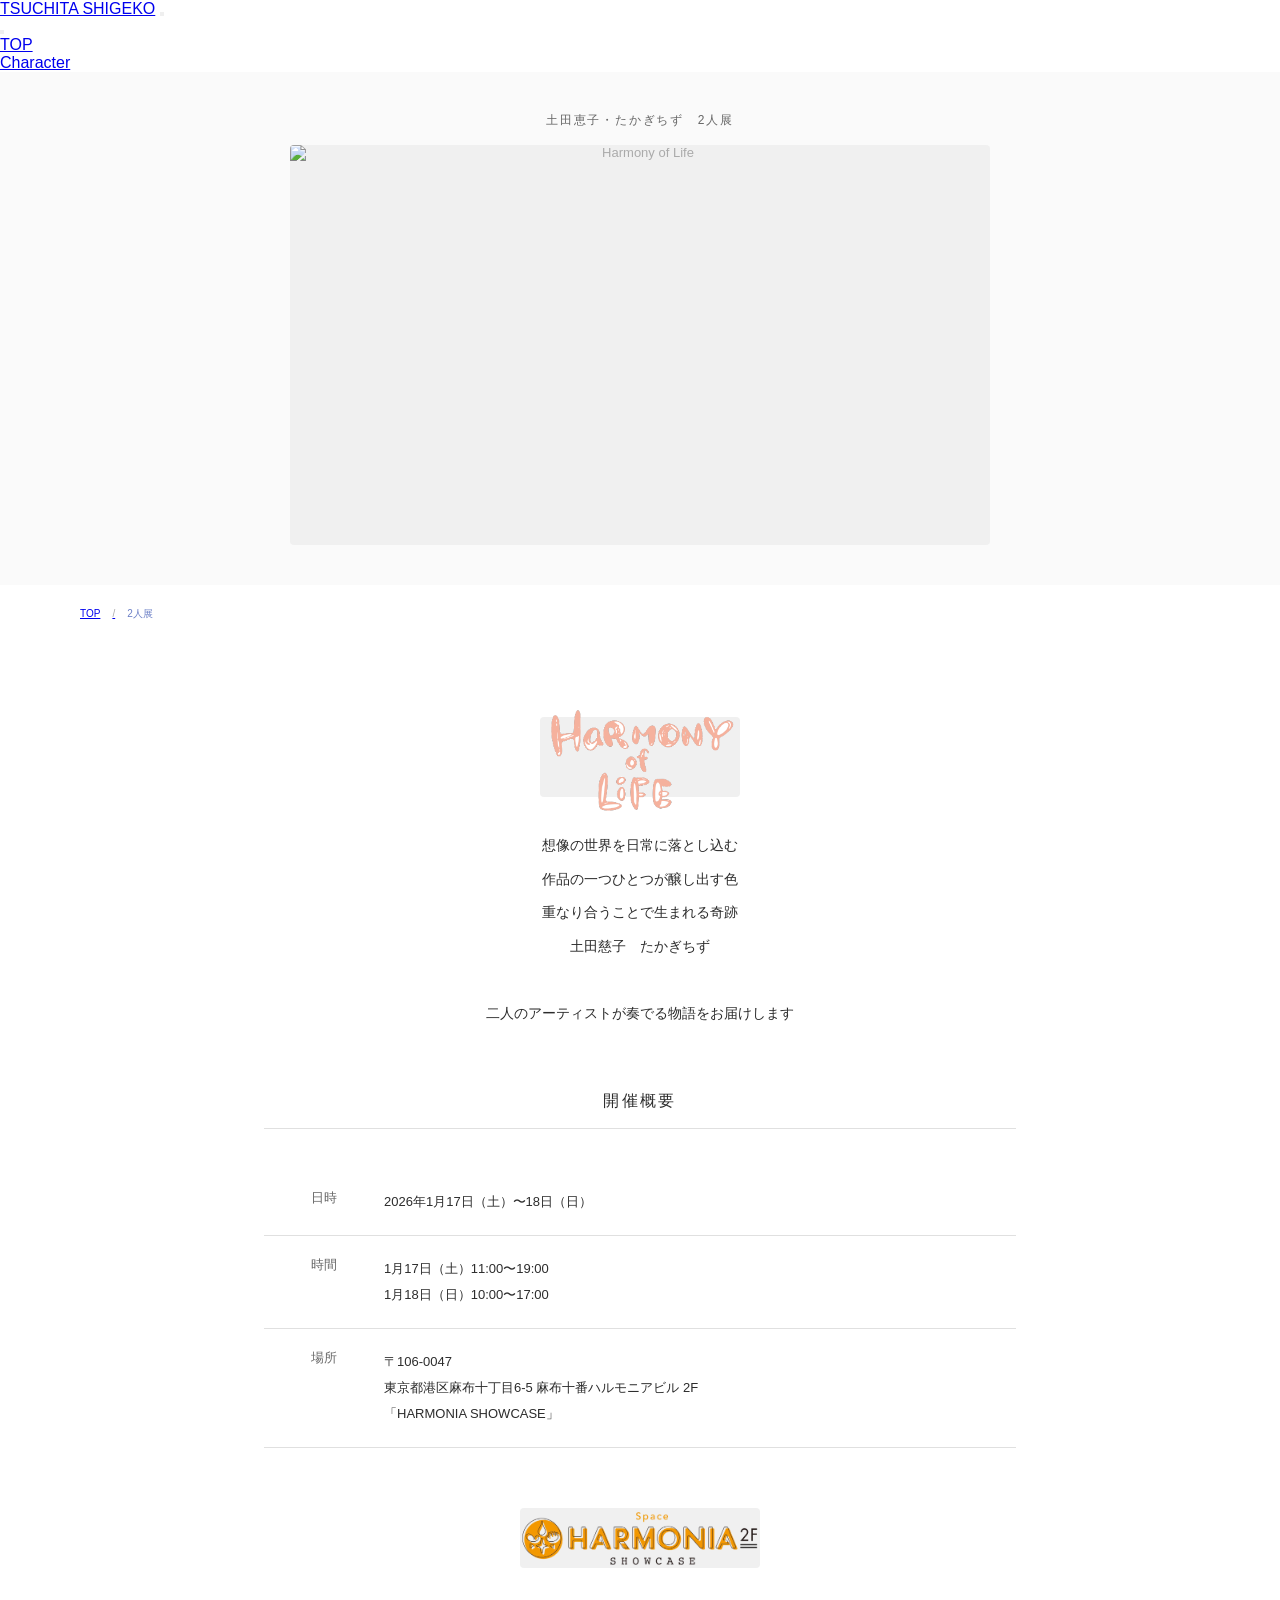
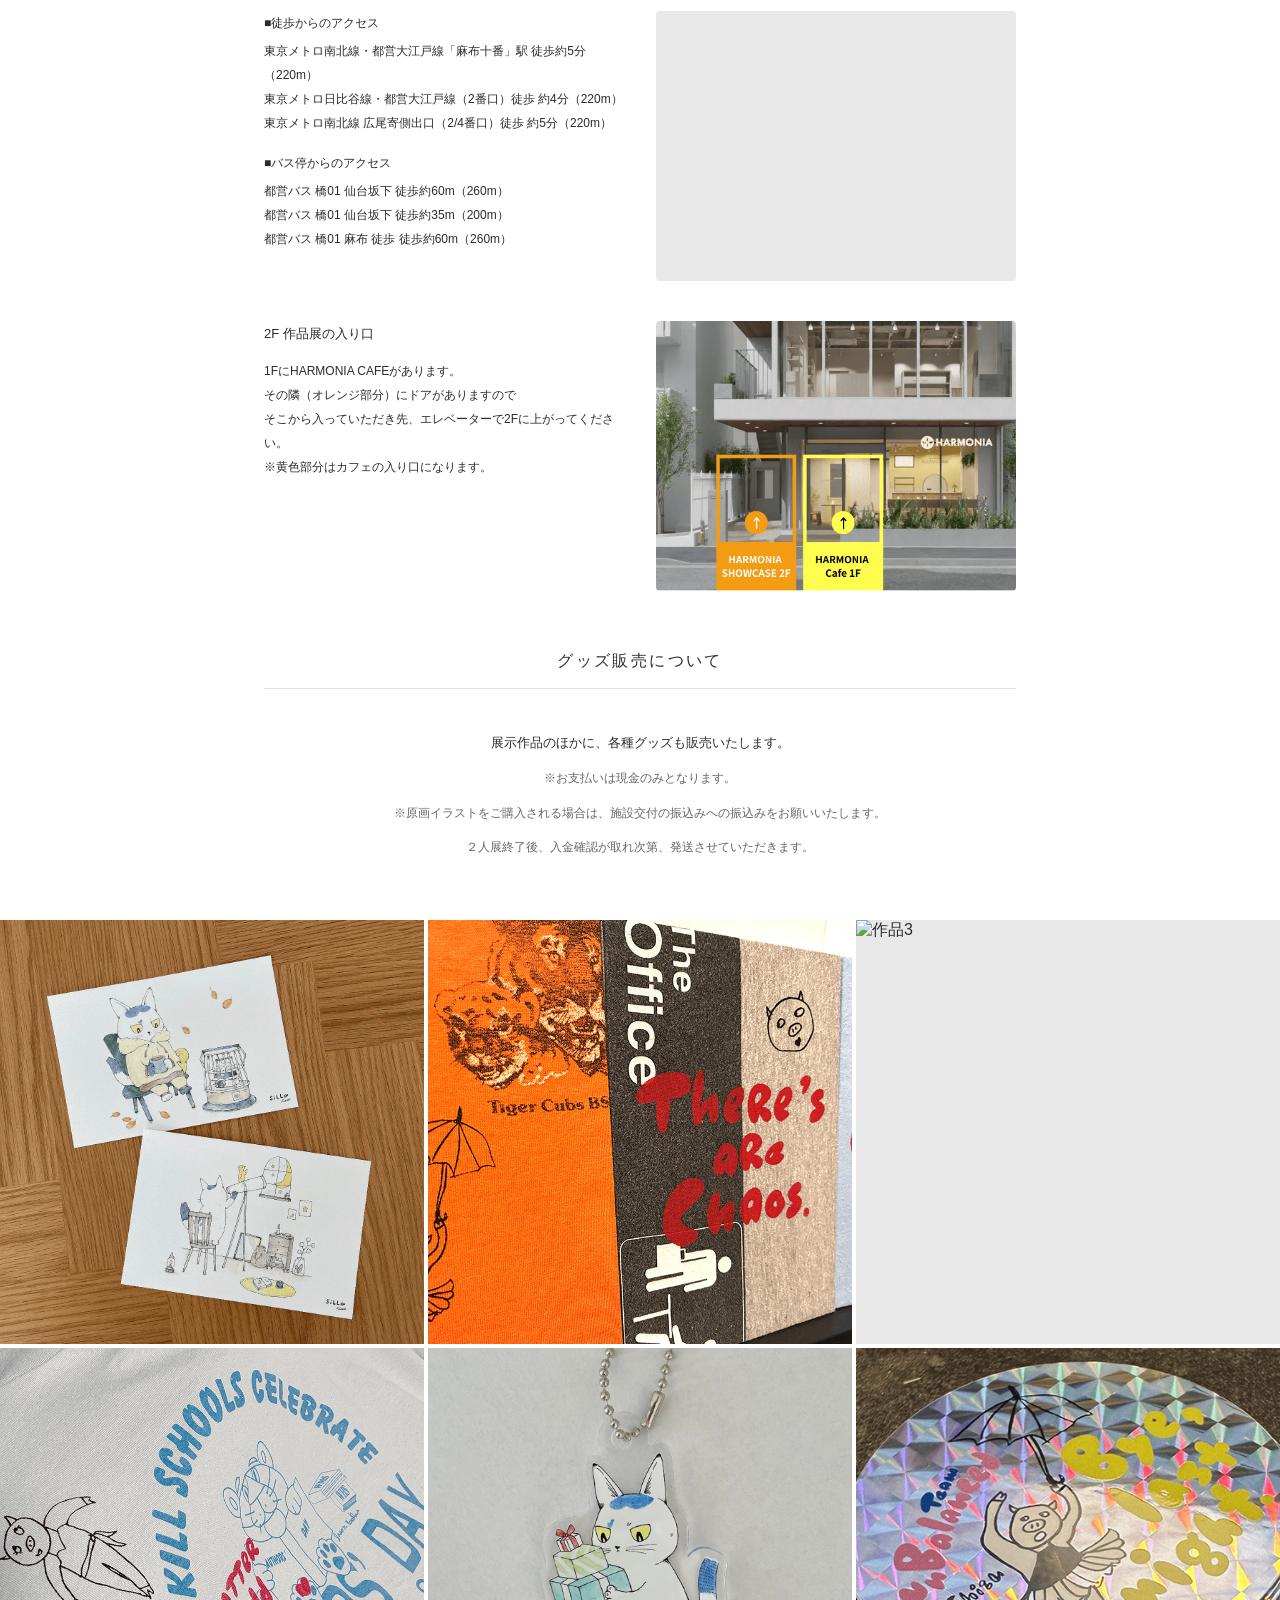
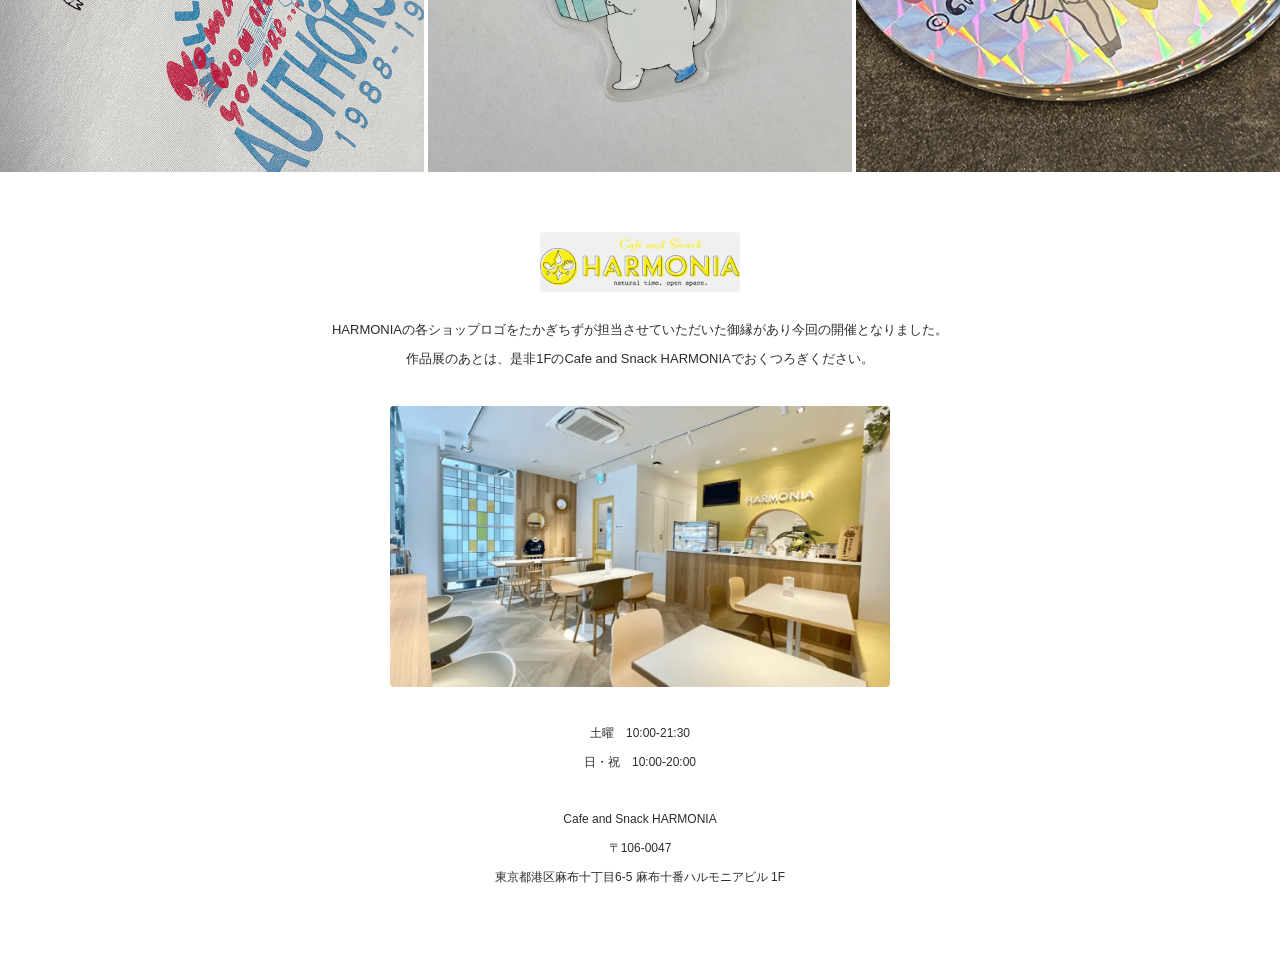
==== futari-art/index.html @ 2563cd33 "Update index.html" ====
<!DOCTYPE html>
<html lang="ja">
<head>
  <meta charset="UTF-8">
  <meta name="viewport" content="width=device-width, initial-scale=1.0">
  <title>Harmony of Life | 土田慈子・たかぎちず 2人展</title>
  <link rel="stylesheet" href="../assets/css/futari-art.css">
</head>
<body>
<header class="site-header site-header--dark">
  <a class="site-header__logo" href="../index.html">TSUCHITA SHIGEKO</a>
  <button class="site-header__menu" type="button" aria-label="メニューを開く"><span></span><span></span></button>
</header>
  
<nav class="global-menu" aria-hidden="true">
  <button class="global-menu__close" type="button" aria-label="メニューを閉じる"></button>
  <ul class="global-menu__list">
    <li><a href="../index.html">TOP</a></li>
    <li><a href="../sillakissa/">Character</a></li>
  </ul>
</nav>

<!-- KV -->
<section class="kv">
  <p class="kv__label">土田恵子・たかぎちず　2人展</p>
  <div class="kv__img">
    <img src="../assets/img/futari/kv.jpg" alt="Harmony of Life">
  </div>
</section>
  
<nav class="breadcrumb"><a href="../index.html">TOP</a><span>2人展</span></nav>
  
<!-- INTRO -->
<section class="intro">
  <div class="intro__logo">
    <img src="../assets/img/futari-art/harmony-logo.png" alt="Harmony of Life">
  </div>
  <p class="intro__text">
    想像の世界を⽇常に落とし込む<br>
    作品の⼀つひとつが醸し出す⾊<br>
    重なり合うことで⽣まれる奇跡<br>
    土田慈子　たかぎちず<br><br>
    ⼆⼈のアーティストが奏でる物語をお届けします
  </p>
</section>

<!-- OVERVIEW -->
<section class="overview">
  <h2 class="section-title">開催概要</h2>
  <table class="overview__table">
    <tr>
      <th>日時</th>
      <td>2026年1月17日（土）〜18日（日）</td>
    </tr>
    <tr>
      <th>時間</th>
      <td>
        1月17日（土）11:00〜19:00<br>
        1月18日（日）10:00〜17:00
      </td>
    </tr>
    <tr>
      <th>場所</th>
      <td>
        〒106-0047<br>
        東京都港区麻布十丁目6-5 麻布十番ハルモニアビル 2F<br>
        「HARMONIA SHOWCASE」
      </td>
    </tr>
  </table>
</section>

<!-- HARMONIA -->
<section class="harmonia">
  <div class="harmonia__logo">
    <div class="harmonia__logo-img">
      <img src="../assets/img/futari-art/harmonia-logo.png" alt="HARMONIA 2F SHOWCASE">
    </div>
  </div>

  <div class="access">
    <div class="access__text">
      <p>
        <strong>■徒歩からのアクセス</strong>
        東京メトロ南北線・都営大江戸線「麻布十番」駅 徒歩約5分（220m）<br>
        東京メトロ日比谷線・都営大江戸線（2番口）徒歩 約4分（220m）<br>
        東京メトロ南北線 広尾寄側出口（2/4番口）徒歩 約5分（220m）
      </p>
      <p>
        <strong>■バス停からのアクセス</strong>
        都営バス 橋01 仙台坂下 徒歩約60m（260m）<br>
        都営バス 橋01 仙台坂下 徒歩約35m（200m）<br>
        都営バス 橋01 麻布 徒歩 徒歩約60m（260m）
      </p>
    </div>
    <div class="access__map">
      <iframe src="https://www.google.com/maps/embed?pb=!1m14!1m8!1m3!1d103743.85405763607!2d139.735806!3d35.652484!3m2!1i1024!2i768!4f13.1!3m3!1m2!1s0x60188b0e246e0f63%3A0xa617fd45e6e05490!2sCaf%C3%A9%20and%20Snack%20HARMONIA!5e0!3m2!1sja!2sjp!4v1781696413931!5m2!1sja!2sjp" width="600" height="450" style="border:0;" allowfullscreen="" loading="lazy" referrerpolicy="no-referrer-when-downgrade"></iframe>
    </div>
  </div>

  <div class="entrance">
    <div class="entrance__text">
      <h3>2F 作品展の入り口</h3>
      <p>
        1FにHARMONIA CAFEがあります。<br>
        その隣（オレンジ部分）にドアがありますので<br>
        そこから入っていただき先、エレベーターで2Fに上がってください。<br>
        ※黄色部分はカフェの入り口になります。
      </p>
    </div>
    <div class="entrance__img">
      <img src="../assets/img/futari-art/entrance.jpg" alt="入口">
    </div>
  </div>
</section>

<!-- GOODS -->
<section class="goods">
  <h2 class="section-title">グッズ販売について</h2>
  <div class="goods__text">
    展示作品のほかに、各種グッズも販売いたします。<br>
    <p class="goods__note">※お支払いは現金のみとなります。</p>
    <p class="goods__note">※原画イラストをご購入される場合は、施設交付の振込みへの振込みをお願いいたします。</p>
    <p class="goods__note">２人展終了後、入金確認が取れ次第、発送させていただきます。</p>
  </div>
</section>

<!-- GALLERY -->
<div class="gallery">
  <div class="gallery__item"><img src="../assets/img/futari-art/item01.jpg" alt="作品1"></div>
  <div class="gallery__item"><img src="../assets/img/futari-art/item02.jpg" alt="作品2"></div>
  <div class="gallery__item"><img src="../assets/img/futari-art/item03.jpg" alt="作品3"></div>
  <div class="gallery__item"><img src="../assets/img/futari-art/item04.jpg" alt="作品4"></div>
  <div class="gallery__item"><img src="../assets/img/futari-art/item05.jpg" alt="作品5"></div>
  <div class="gallery__item"><img src="../assets/img/futari-art/item06.jpg" alt="作品6"></div>
</div>

<!-- CAFE -->
<section class="cafe">
  <div class="cafe__logo">
    <img src="../assets/img/futari-art/harmonia-cafe-logo.png" alt="Cafe and Snack HARMONIA">
  </div>
  <p class="cafe__text">
    HARMONIAの各ショップロゴをたかぎちずが担当させていただいた御縁があり今回の開催となりました。<br>
    作品展のあとは、是非1FのCafe and Snack HARMONIAでおくつろぎください。
  </p>
  <div class="cafe__img">
    <img src="../assets/img/futari-art/cafe.jpg" alt="Cafe and Snack HARMONIA">
  </div>
  <div class="cafe__info">
    土曜　10:00-21:30<br>
    日・祝　10:00-20:00<br><br>
    Cafe and Snack HARMONIA<br>
    〒106-0047<br>
    東京都港区麻布十丁目6-5 麻布十番ハルモニアビル 1F
  </div>
</section>
<script src="../assets/js/main.js"></script>
</body>
</html>
---- assets/css/futari-art.css ----
*, *::before, *::after { box-sizing: border-box; margin: 0; padding: 0; }

    :root {
      --white: #ffffff;
      --bg: #fafafa;
      --text: #2c2c2c;
      --text-light: #666;
      --border: #e0e0e0;
      --yellow: #d4c832;
      --pink: #e8a0a0;
      --font: 'Noto Sans JP', sans-serif;
    }

    body { font-family: var(--font); color: var(--text); font-weight: 300; background: var(--white); }

    img { max-width: 100%; display: block; }
    
.breadcrumb { width: min(1360px, calc(100% - 160px)); margin: 22px auto 96px; font-size: 10px; color: #6b7fc6; }
.breadcrumb a::after { content: "/"; margin: 0 12px; color: #aaa; }
    
    /* KV */
    .kv {
      width: 100%;
      background: var(--bg);
      padding: 40px 20px;
      text-align: center;
    }

    .kv__label {
      font-size: 12px;
      letter-spacing: 0.15em;
      margin-bottom: 16px;
      color: var(--text-light);
    }

    .kv__img {
      max-width: 700px;
      width: 100%;
      margin: 0 auto;
      background: #f0f0f0;
      aspect-ratio: 700 / 400;
      display: flex;
      align-items: center;
      justify-content: center;
      color: #aaa;
      font-size: 13px;
      border-radius: 4px;
    }

    .kv__img img { width: 100%; height: 100%; object-fit: cover; border-radius: 4px; }

    /* INTRO */
    .intro {
      max-width: 680px;
      margin: 60px auto;
      padding: 0 24px;
      text-align: center;
    }

    .intro__logo {
      margin: 0 auto 32px;
      width: 200px;
      height: 80px;
      background: #f0f0f0;
      display: flex;
      align-items: center;
      justify-content: center;
      color: #aaa;
      font-size: 12px;
      border-radius: 4px;
    }

    .intro__logo img { width: 100%; }

    .intro__text {
      font-size: 14px;
      line-height: 2.4;
      color: var(--text);
    }

    /* OVERVIEW */
    .overview {
      max-width: 800px;
      margin: 0 auto 60px;
      padding: 0 24px;
    }

    .section-title {
      font-size: 16px;
      font-weight: 400;
      letter-spacing: 0.15em;
      text-align: center;
      margin-bottom: 40px;
      padding-bottom: 16px;
      border-bottom: 1px solid var(--border);
    }

    .overview__table {
      width: 100%;
      border-collapse: collapse;
    }

    .overview__table tr {
      border-bottom: 1px solid var(--border);
    }

    .overview__table th {
      width: 120px;
      padding: 20px 0;
      font-size: 13px;
      font-weight: 400;
      color: var(--text-light);
      vertical-align: top;
      white-space: nowrap;
    }

    .overview__table td {
      padding: 20px 0;
      font-size: 13px;
      line-height: 2;
    }

    /* HARMONIA */
    .harmonia {
      max-width: 800px;
      margin: 0 auto 60px;
      padding: 0 24px;
    }

    .harmonia__logo {
      text-align: center;
      margin-bottom: 40px;
    }

    .harmonia__logo-img {
      width: 240px;
      height: 60px;
      background: #f0f0f0;
      display: inline-flex;
      align-items: center;
      justify-content: center;
      color: #aaa;
      font-size: 12px;
      border-radius: 4px;
    }

    .harmonia__logo-img img { width: 100%; }

    .access {
      display: grid;
      grid-template-columns: 1fr 1fr;
      gap: 32px;
      margin-bottom: 40px;
    }

    .access__text { font-size: 12px; line-height: 2; color: var(--text); }
    .access__text p { margin-bottom: 16px; }
    .access__text strong { font-weight: 500; display: block; margin-bottom: 4px; }

    .access__map {
      background: #e8e8e8;
      border-radius: 4px;
      aspect-ratio: 4/3;
      display: flex;
      align-items: center;
      justify-content: center;
      color: #aaa;
      font-size: 12px;
      overflow: hidden;
    }

    .access__map img { width: 100%; height: 100%; object-fit: cover; }

    .entrance {
      display: grid;
      grid-template-columns: 1fr 1fr;
      gap: 32px;
      margin-bottom: 40px;
    }

    .entrance__text { font-size: 12px; line-height: 2; }
    .entrance__text h3 { font-size: 13px; font-weight: 500; margin-bottom: 12px; }

    .entrance__img {
      background: #e8e8e8;
      border-radius: 4px;
      aspect-ratio: 4/3;
      display: flex;
      align-items: center;
      justify-content: center;
      color: #aaa;
      font-size: 12px;
      overflow: hidden;
    }

    .entrance__img img { width: 100%; height: 100%; object-fit: cover; }

    /* GOODS */
    .goods {
      max-width: 800px;
      margin: 0 auto 60px;
      padding: 0 24px;
    }

    .goods__text {
      font-size: 13px;
      line-height: 2.2;
      text-align: center;
      margin-bottom: 40px;
      color: var(--text);
    }

    .goods__note {
      font-size: 12px;
      color: var(--text-light);
      margin-top: 8px;
    }

    /* GALLERY */
    .gallery {
      display: grid;
      grid-template-columns: repeat(3, 1fr);
      gap: 4px;
      margin-bottom: 60px;
    }

    .gallery__item {
      aspect-ratio: 1;
      background: #e8e8e8;
      overflow: hidden;
    }

    .gallery__item img { width: 100%; height: 100%; object-fit: cover; }

    .gallery__placeholder {
      width: 100%;
      height: 100%;
      display: flex;
      align-items: center;
      justify-content: center;
      color: #aaa;
      font-size: 12px;
    }

    /* CAFE */
    .cafe {
      max-width: 800px;
      margin: 0 auto 80px;
      padding: 0 24px;
      text-align: center;
    }

    .cafe__logo {
      margin: 0 auto 24px;
      width: 200px;
      height: 60px;
      background: #f0f0f0;
      display: inline-flex;
      align-items: center;
      justify-content: center;
      color: #aaa;
      font-size: 12px;
      border-radius: 4px;
    }

    .cafe__logo img { width: 100%; }

    .cafe__text {
      font-size: 13px;
      line-height: 2.2;
      margin-bottom: 32px;
    }

    .cafe__img {
      max-width: 500px;
      margin: 0 auto 32px;
      background: #e8e8e8;
      aspect-ratio: 16/9;
      border-radius: 4px;
      display: flex;
      align-items: center;
      justify-content: center;
      color: #aaa;
      font-size: 12px;
      overflow: hidden;
    }

    .cafe__img img { width: 100%; height: 100%; object-fit: cover; }

    .cafe__info {
      font-size: 12px;
      line-height: 2.4;
      color: var(--text);
    }

    /* RESPONSIVE: iPad以上はPC */
    @media (max-width: 767px) {
      .access { grid-template-columns: 1fr; }
      .entrance { grid-template-columns: 1fr; }
      .gallery { grid-template-columns: repeat(2, 1fr); }
      .overview__table th { width: 80px; font-size: 12px; }
      .overview__table td { font-size: 12px; }
    }
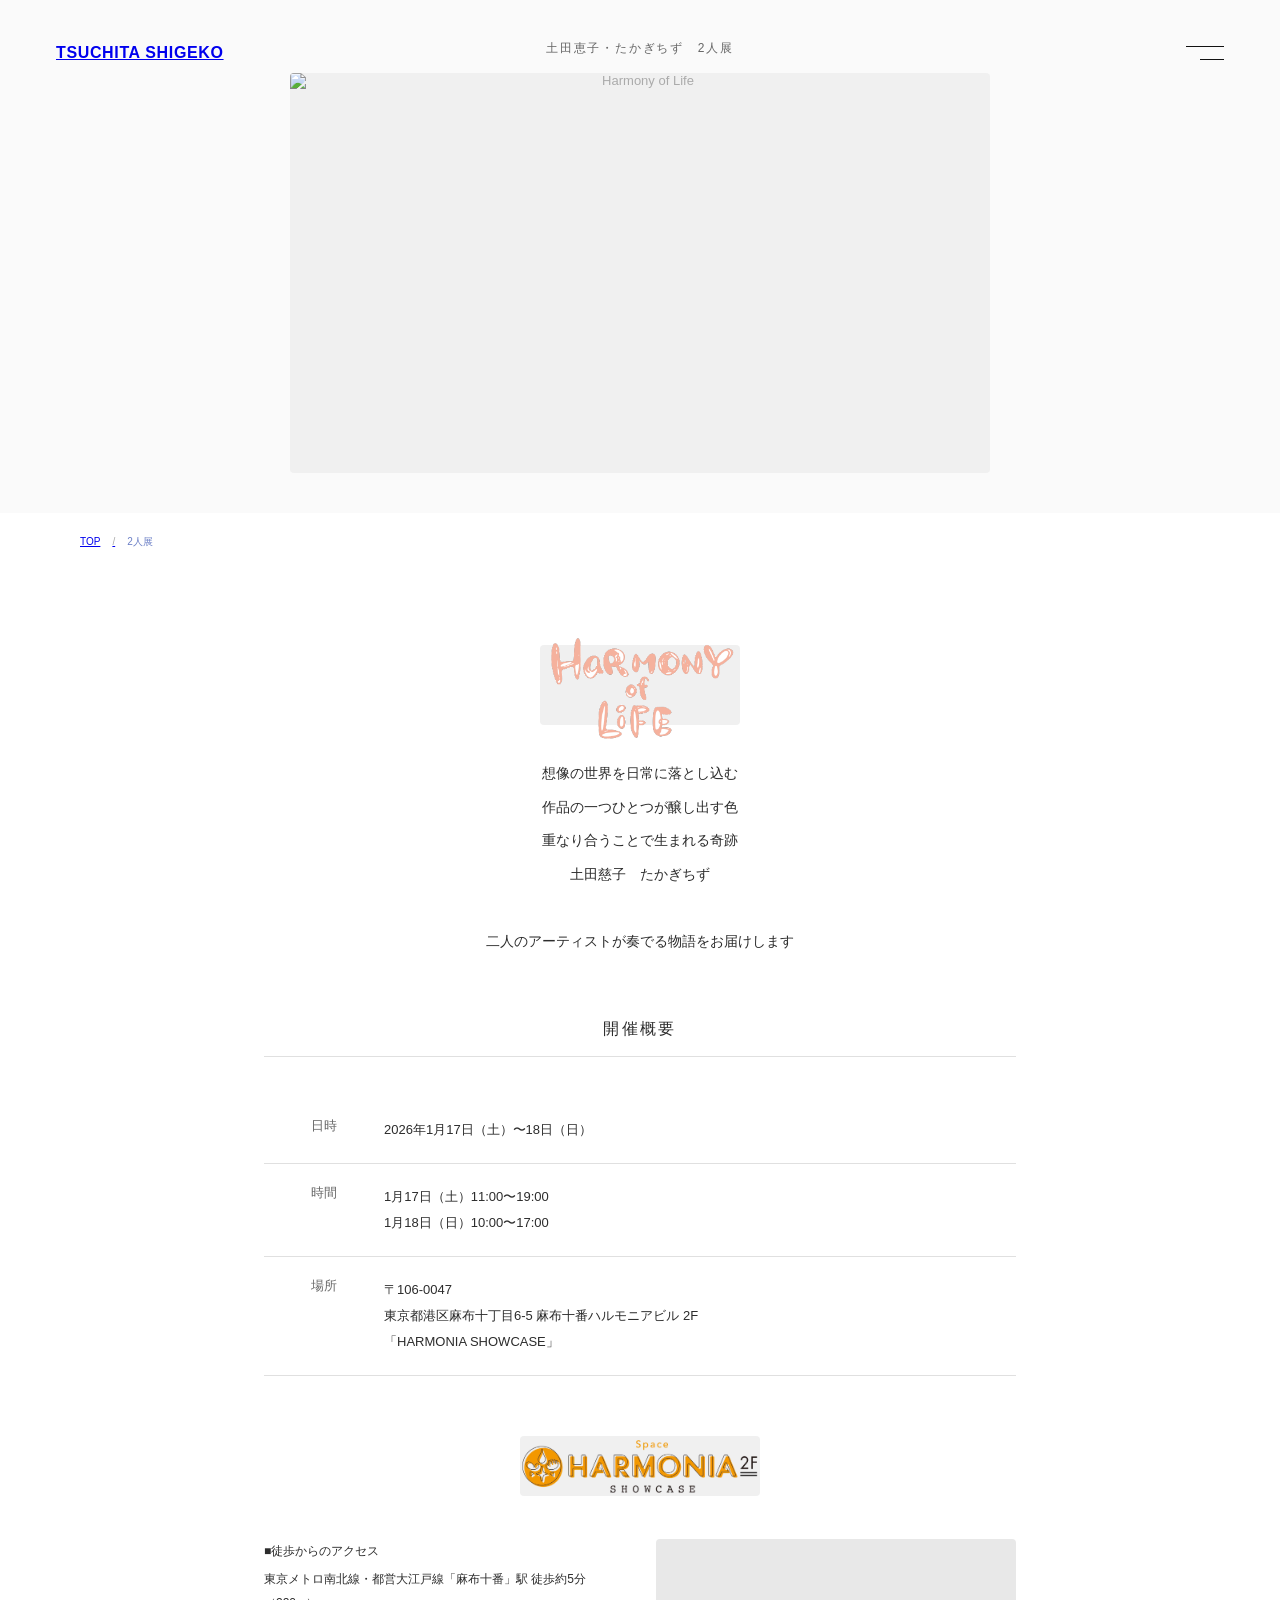
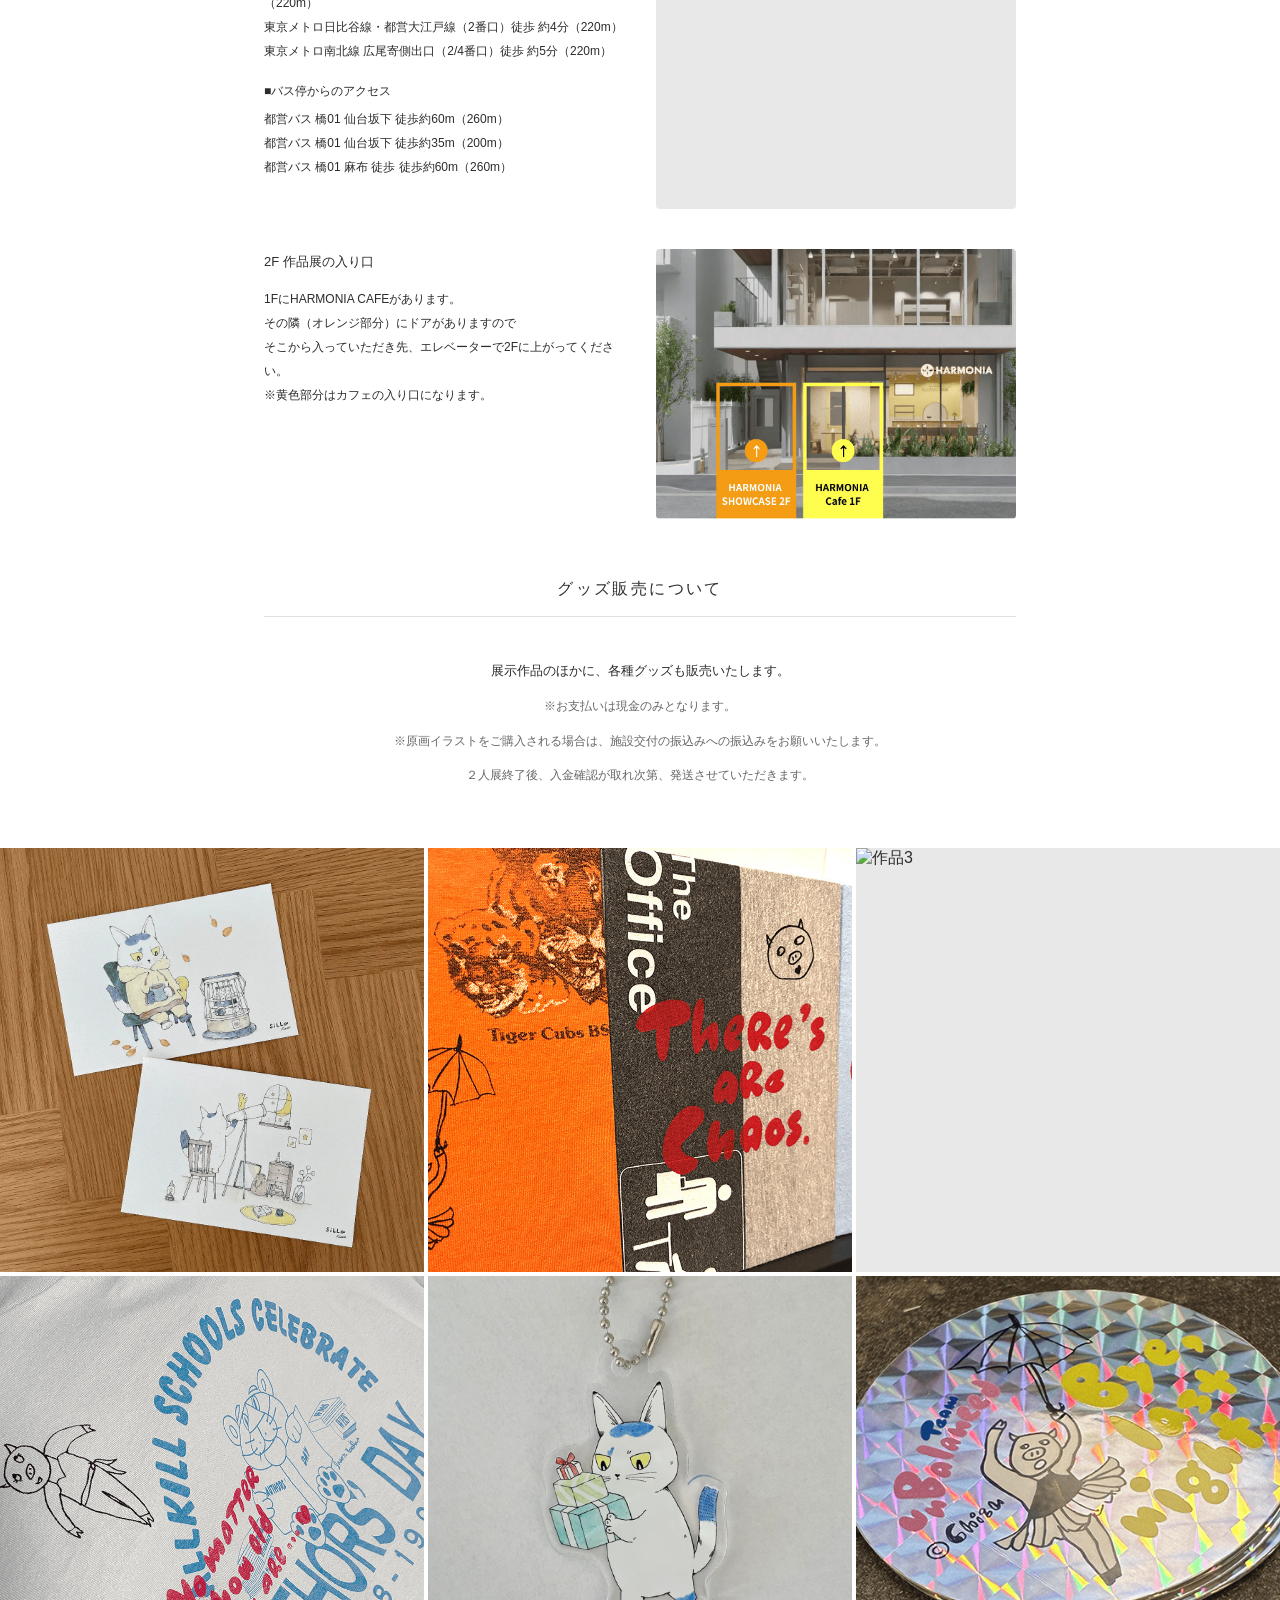
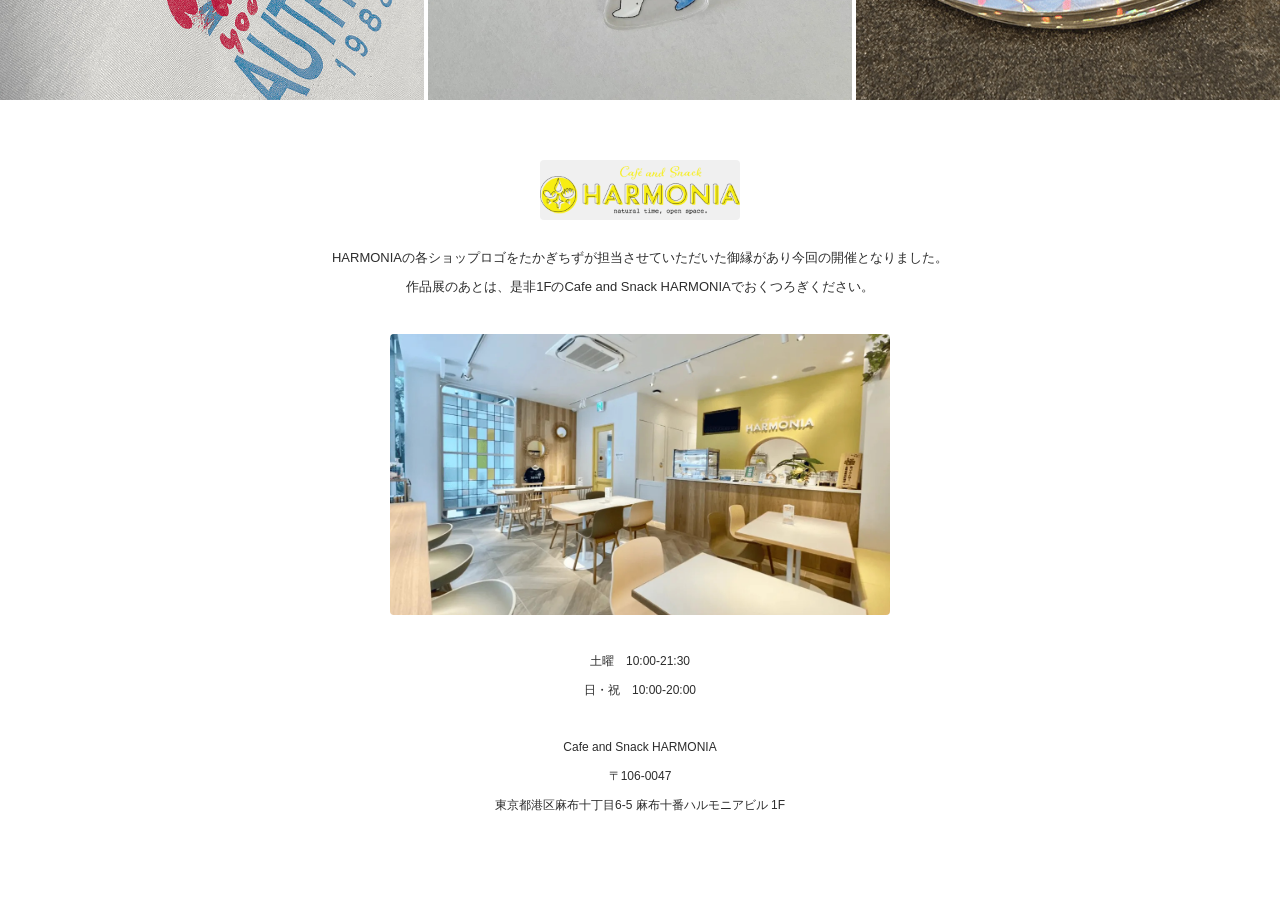
==== commit c4ce9d4c: "Update index.html" ====
--- a/futari-art/index.html
+++ b/futari-art/index.html
@@ -17,6 +17,7 @@
   <ul class="global-menu__list">
     <li><a href="../index.html">TOP</a></li>
     <li><a href="../sillakissa/">Character</a></li>
+    <li><a href="../futari-art/">2人展</a></li>
   </ul>
 </nav>
 
@@ -24,7 +25,7 @@
 <section class="kv">
   <p class="kv__label">土田恵子・たかぎちず　2人展</p>
   <div class="kv__img">
-    <img src="../assets/img/futari/kv.jpg" alt="Harmony of Life">
+    <img src="../assets/img/futari/kv.png" alt="Harmony of Life">
   </div>
 </section>
   
--- a/assets/css/futari-art.css
+++ b/assets/css/futari-art.css
@@ -1,4 +1,4 @@
-    *, *::before, *::after { box-sizing: border-box; margin: 0; padding: 0; }
+  *, *::before, *::after { box-sizing: border-box; margin: 0; padding: 0; }
 
     :root {
       --white: #ffffff;
@@ -8,9 +8,25 @@
       --border: #e0e0e0;
       --yellow: #d4c832;
       --pink: #e8a0a0;
-      --font: 'Noto Sans JP', sans-serif;
-    }
-
+      --font: "Helvetica Neue", Arial, "Hiragino Sans", "Yu Gothic", sans-serif;
+    }
+
+.site-header { position: fixed; z-index: 50; top: 42px; left: 56px; right: 56px; display: flex; justify-content: space-between; align-items: center; color: #fff; }
+.site-header--dark { color: #111; }
+.site-header__logo { font-weight: 700; font-size: 16px; letter-spacing: .04em; }
+.site-header__menu { width: 38px; height: 22px; border: 0; padding: 0; background: transparent; color: inherit; cursor: pointer; }
+.site-header__menu span { display: block; height: 1px; margin-left: auto; background: currentColor; }
+.site-header__menu span:first-child { width: 38px; }
+.site-header__menu span:last-child { width: 24px; margin-top: 12px; }
+
+.global-menu { position: fixed; z-index: 100; inset: 0 0 0 auto; width: 360px; padding: 128px 0 0 78px; color: #fff; background: rgba(23,71,76,.92); transform: translateX(100%); transition: transform .35s ease; }
+.global-menu.is-open { transform: translateX(0); }
+.global-menu__close { position: absolute; top: 46px; right: 58px; width: 56px; height: 56px; border: 0; background: transparent; cursor: pointer; }
+.global-menu__close::before, .global-menu__close::after { content: ""; position: absolute; top: 27px; left: 0; width: 70px; height: 1px; background: #fff; }
+.global-menu__close::before { transform: rotate(45deg); }
+.global-menu__close::after { transform: rotate(-45deg); }
+.global-menu__list { list-style: none; padding: 0; margin: 0; }
+.global-menu__list a { display: block; margin-bottom: 28px; font-size: 28px; font-weight: 700; }
     body { font-family: var(--font); color: var(--text); font-weight: 300; background: var(--white); }
 
     img { max-width: 100%; display: block; }
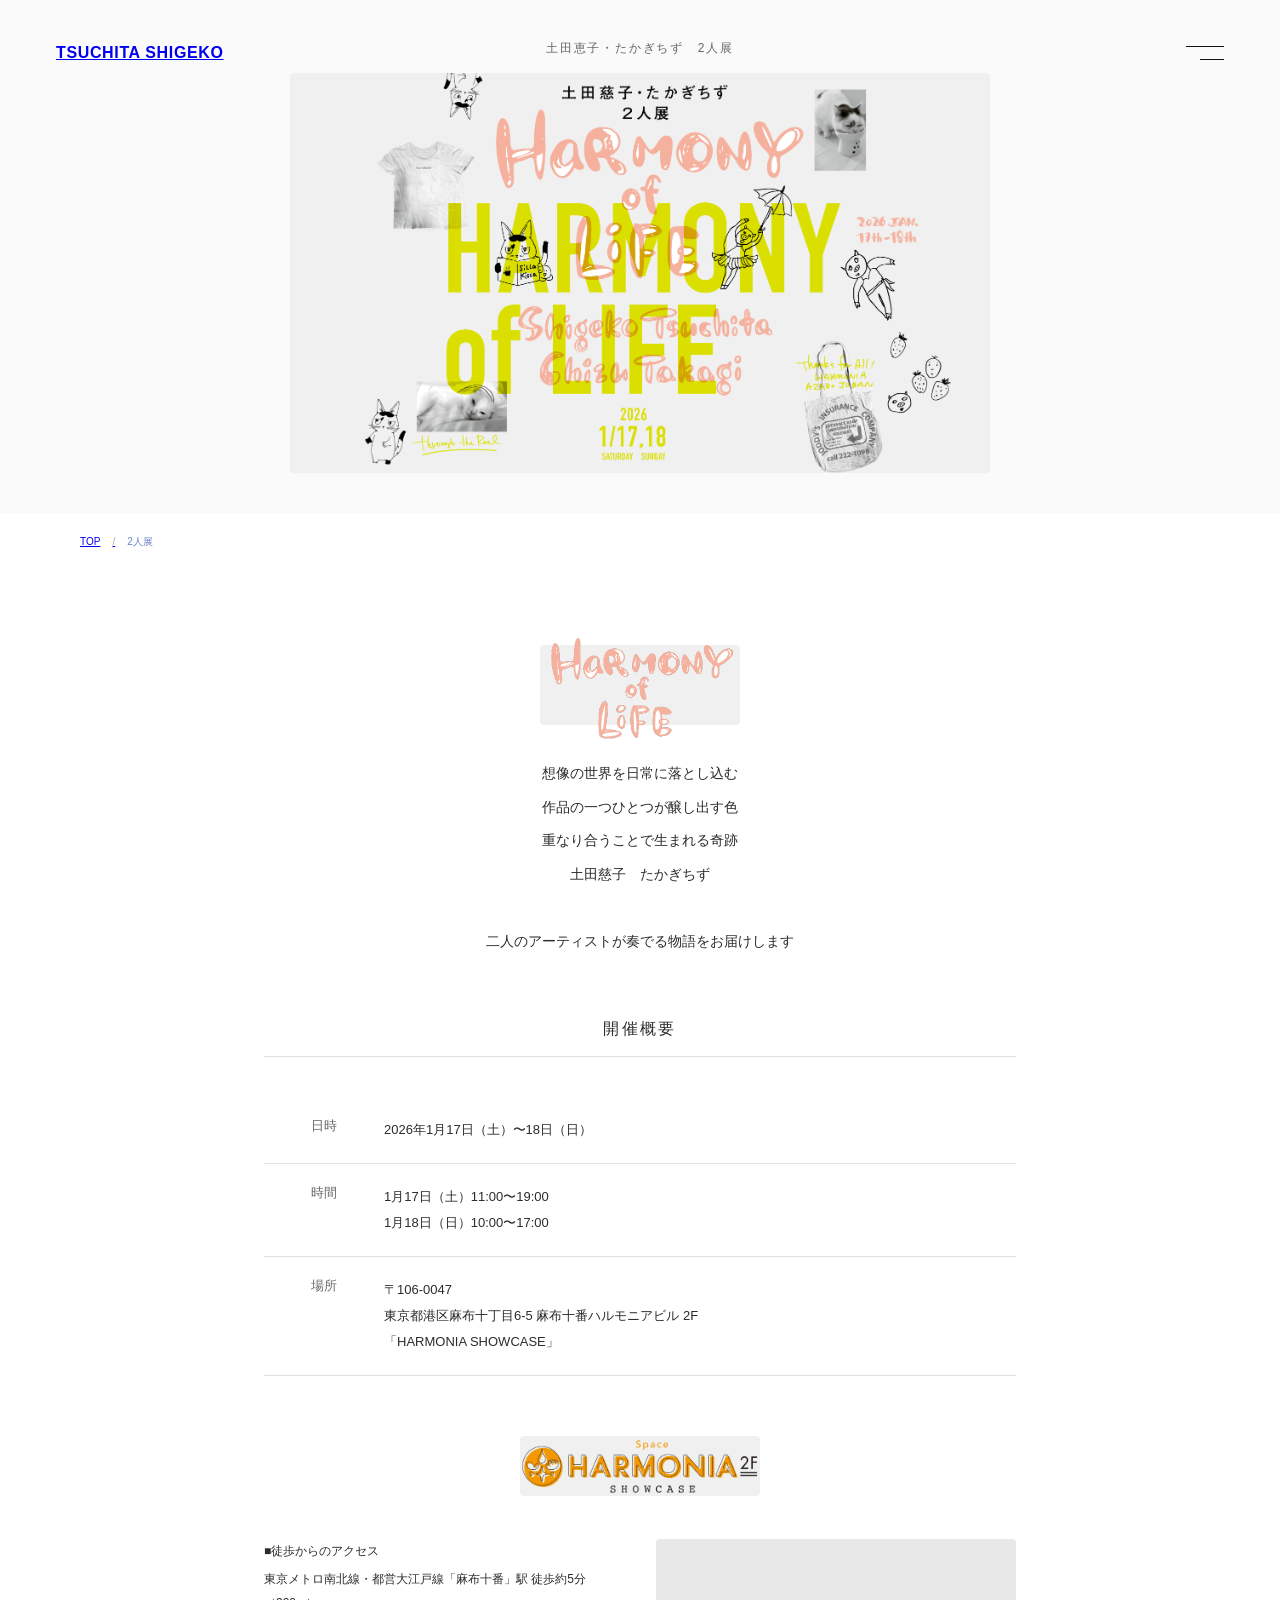
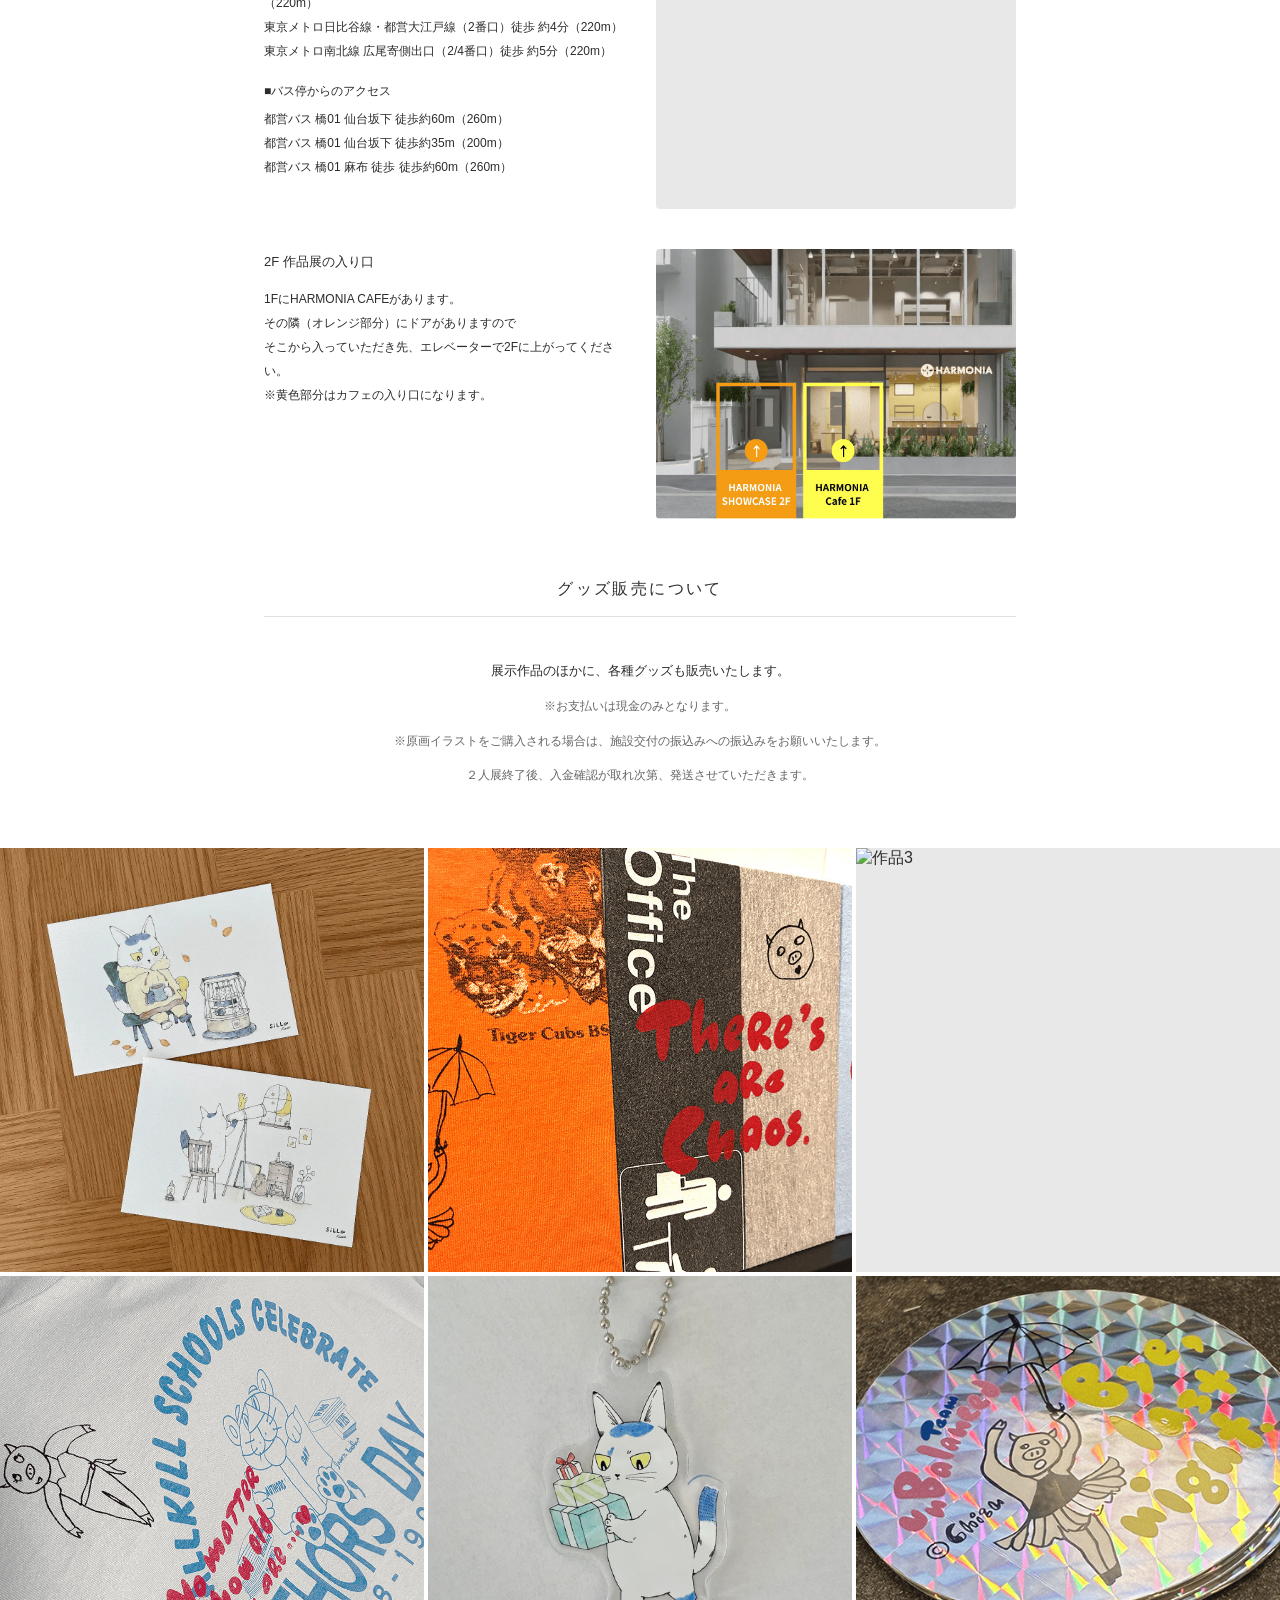
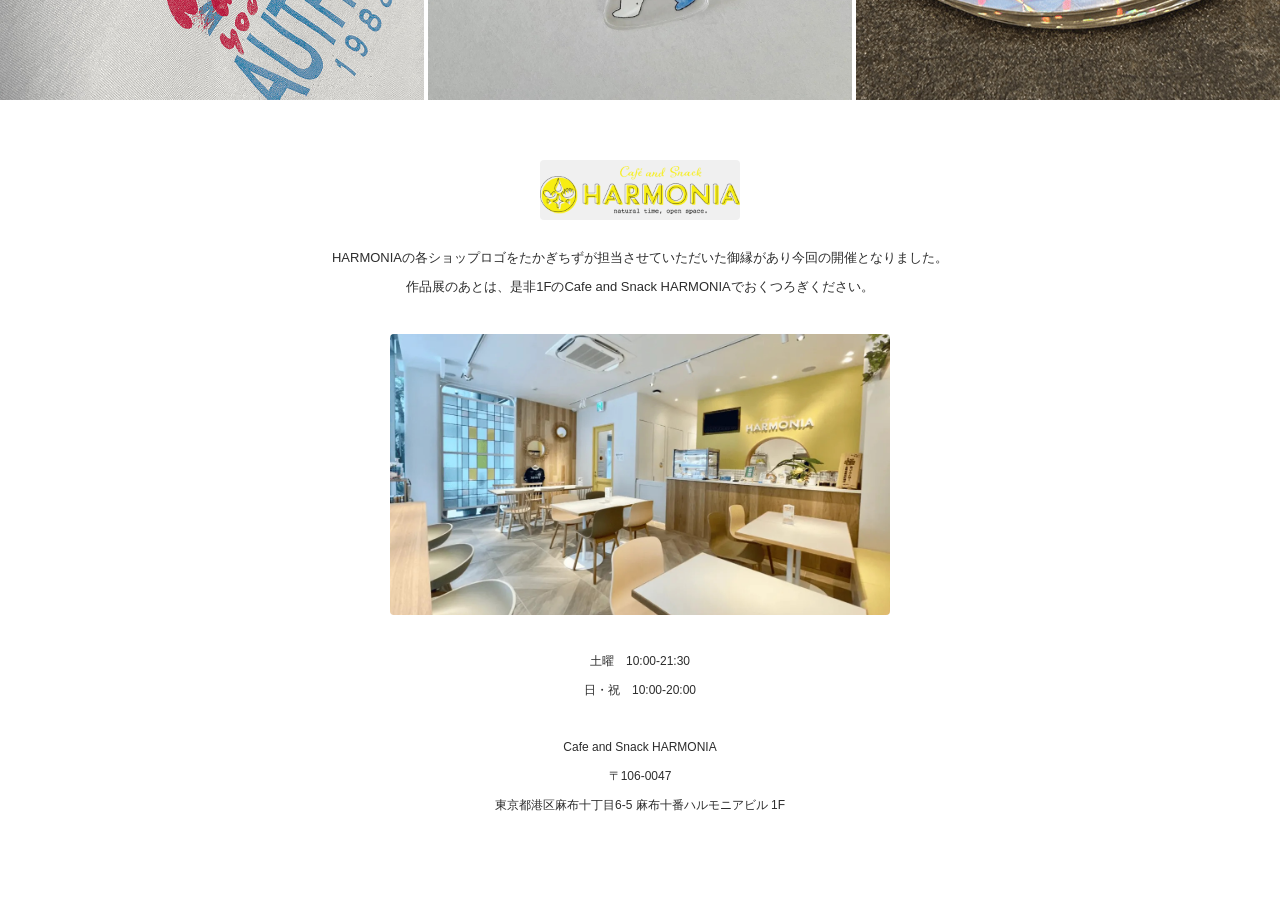
==== commit 5a380bf4: "Update index.html" ====
--- a/futari-art/index.html
+++ b/futari-art/index.html
@@ -25,7 +25,7 @@
 <section class="kv">
   <p class="kv__label">土田恵子・たかぎちず　2人展</p>
   <div class="kv__img">
-    <img src="../assets/img/futari/kv.png" alt="Harmony of Life">
+    <img src="../assets/img/futari-art/kv.png" alt="Harmony of Life">
   </div>
 </section>
   
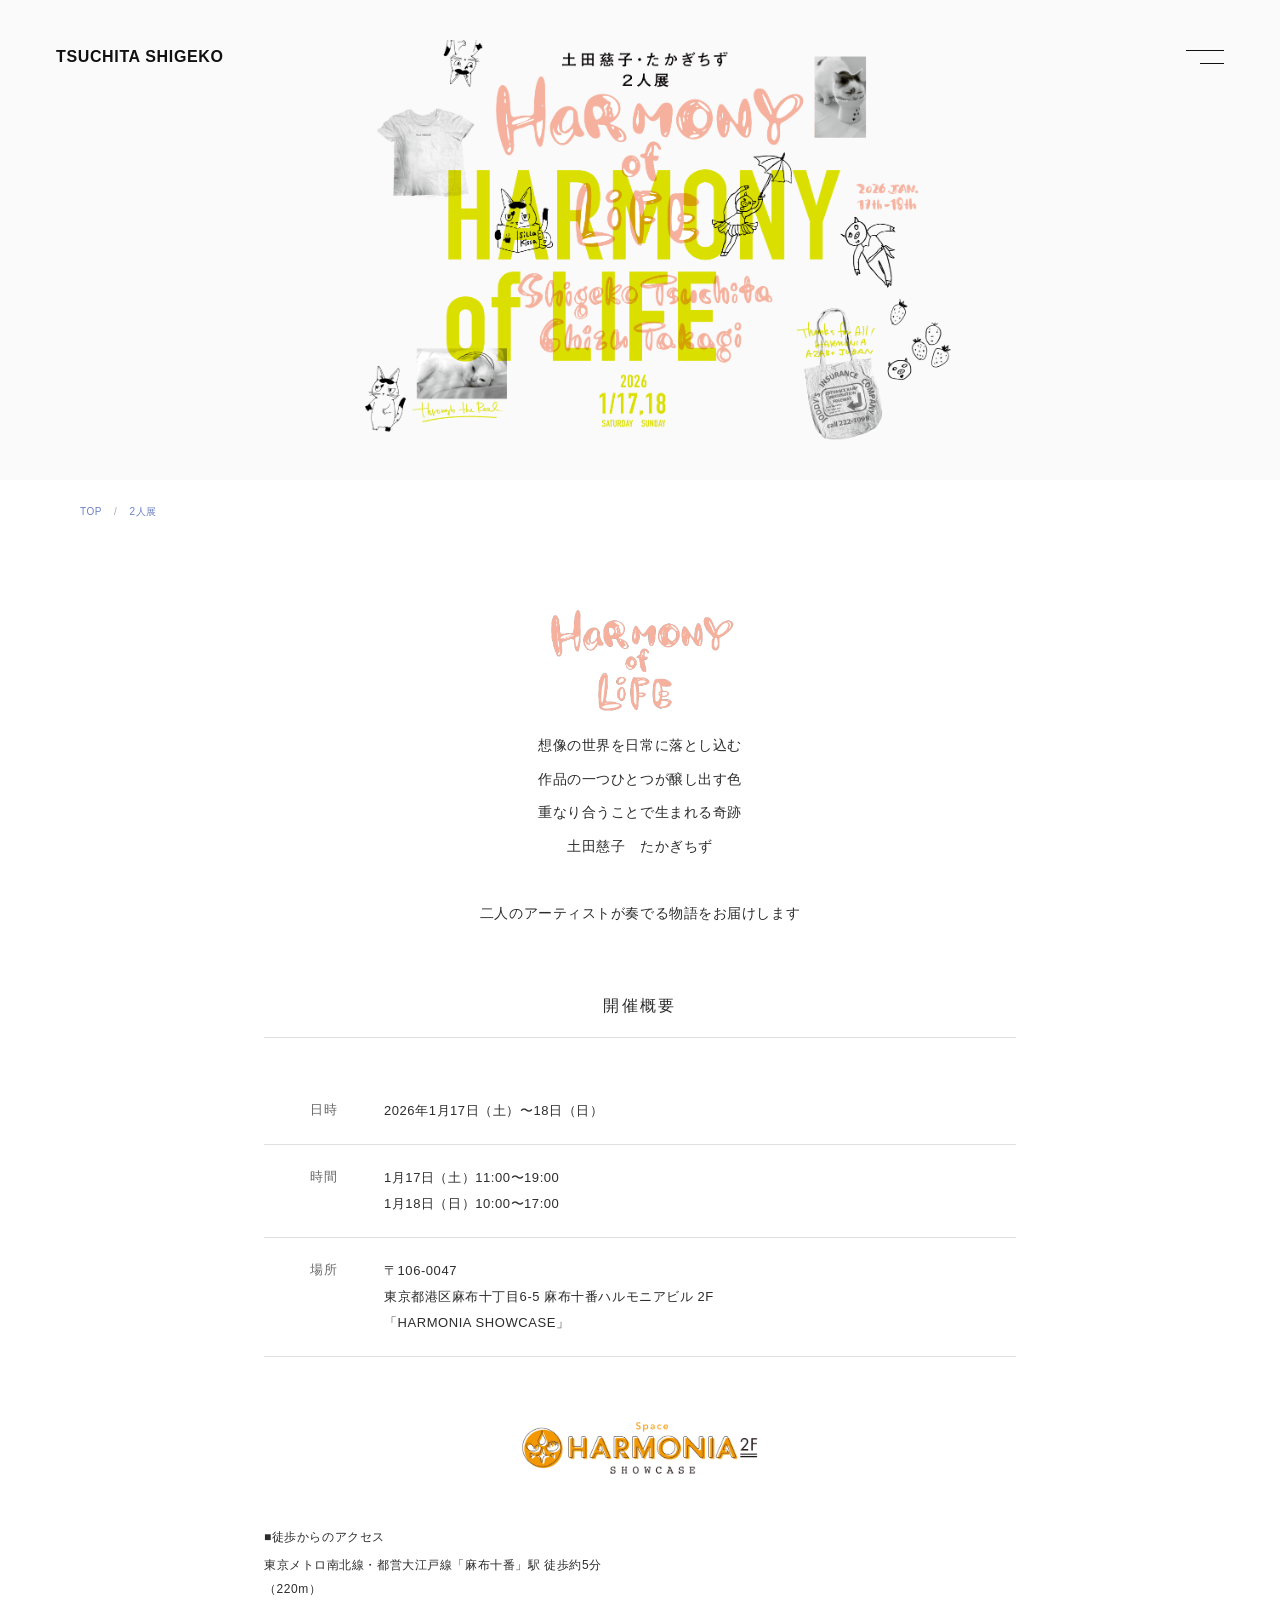
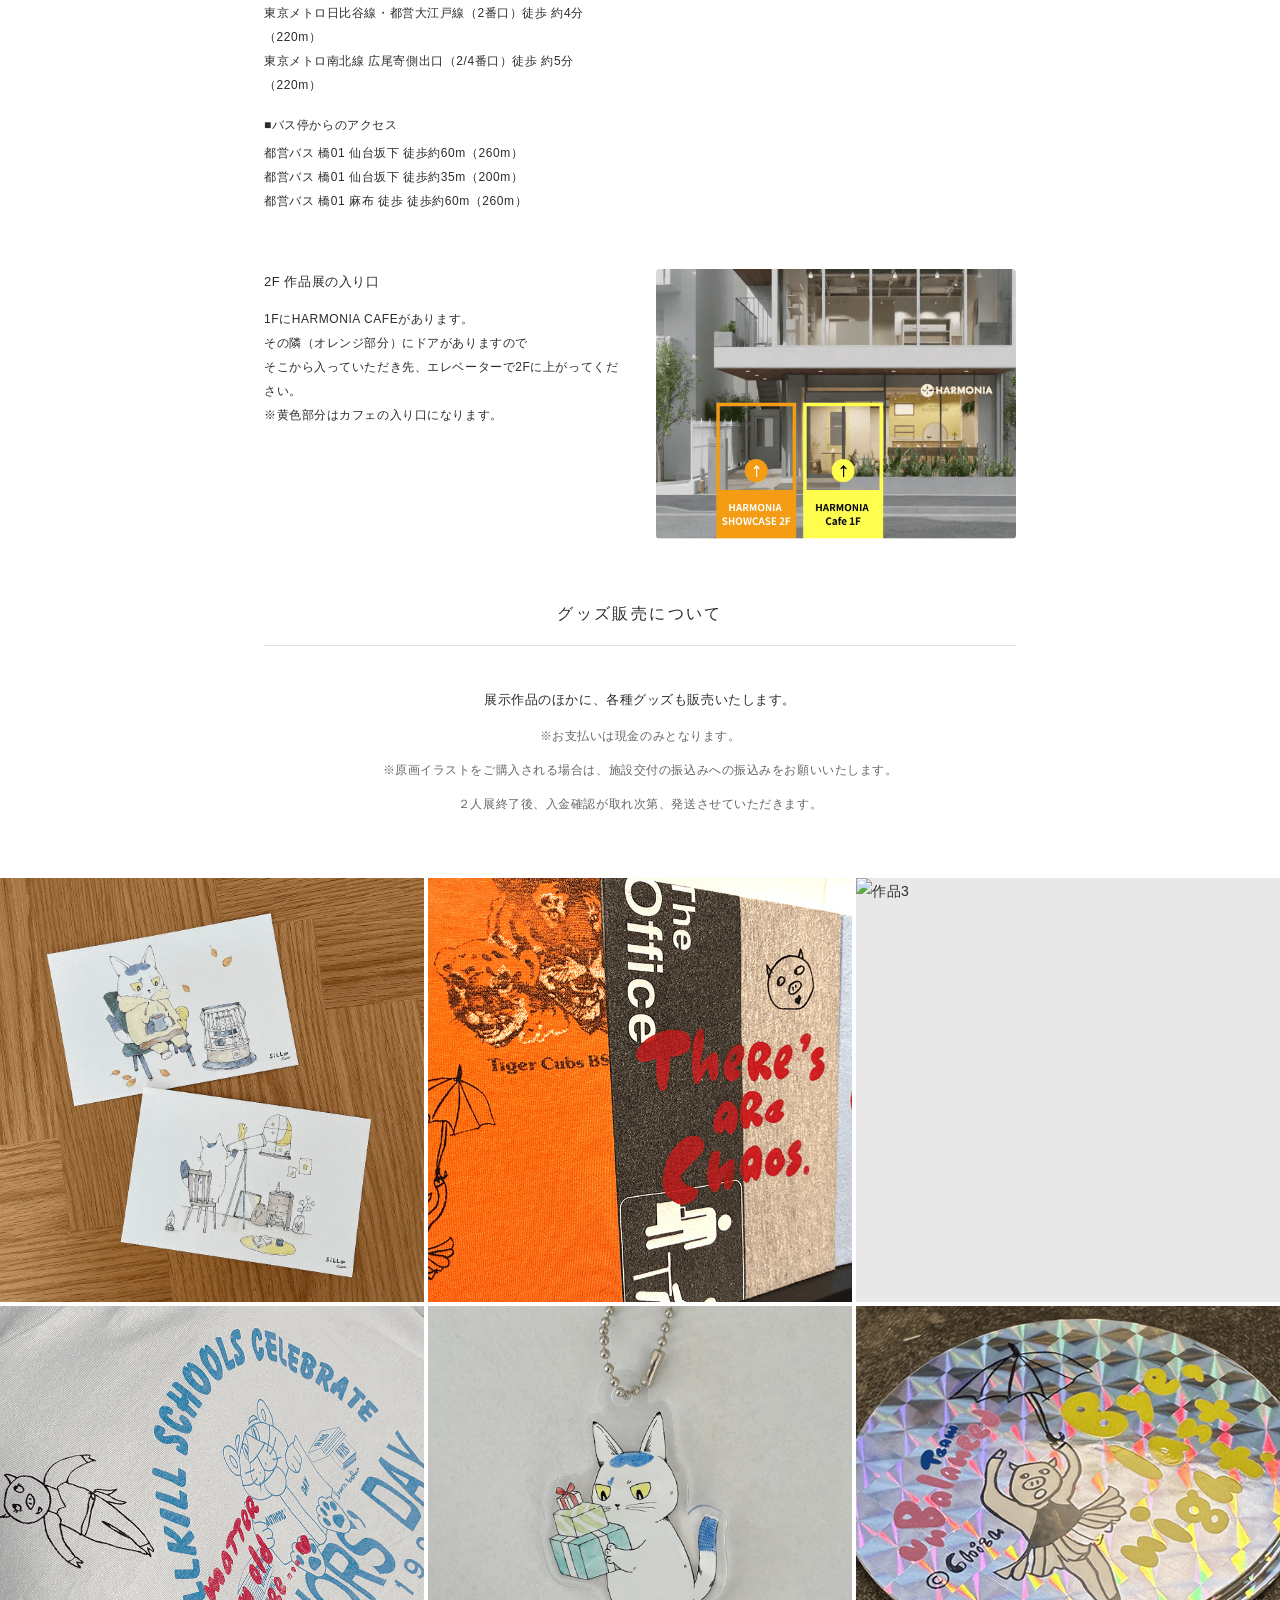
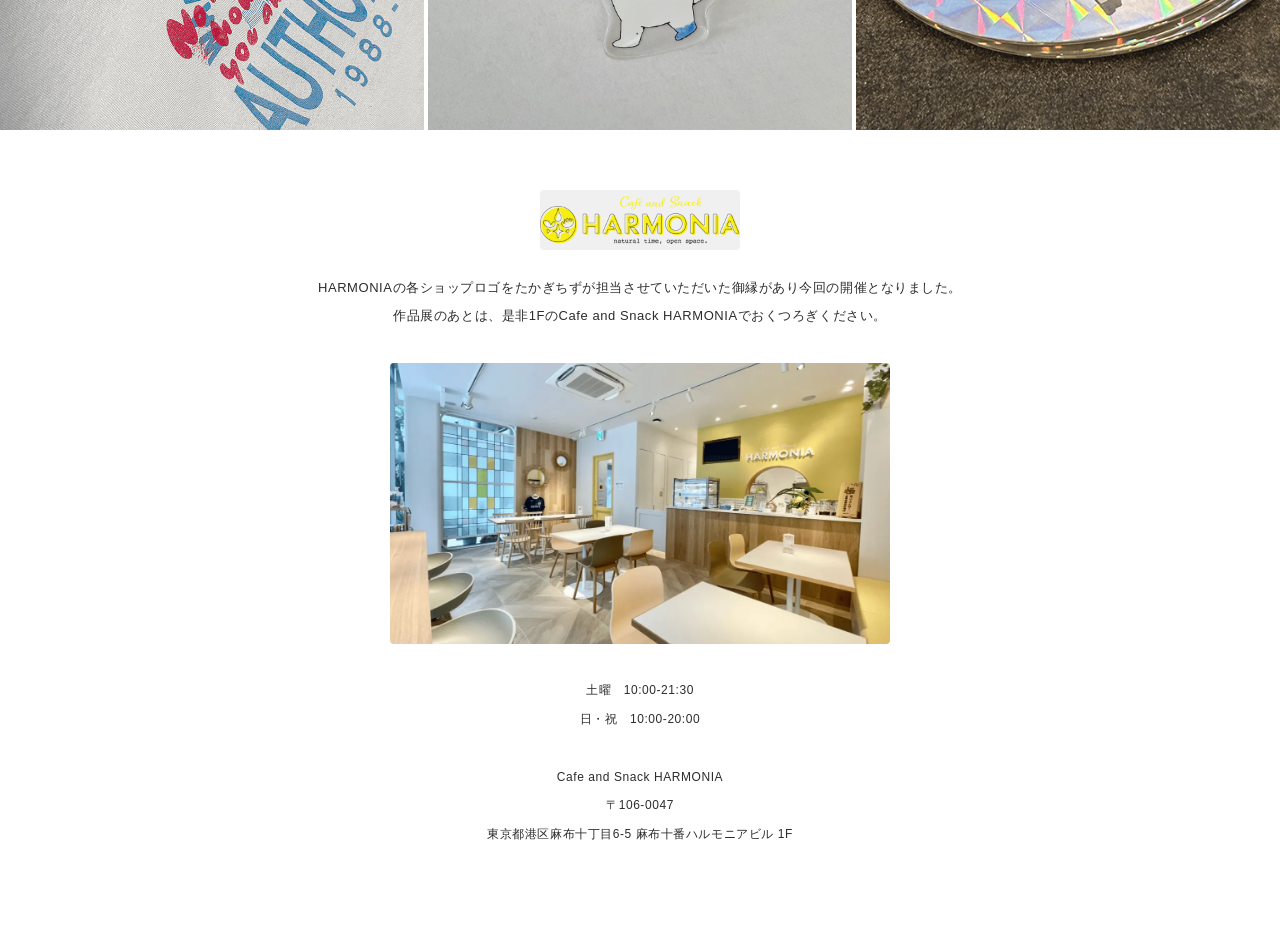
==== commit 88a10e68: "Update index.html" ====
--- a/futari-art/index.html
+++ b/futari-art/index.html
@@ -23,7 +23,6 @@
 
 <!-- KV -->
 <section class="kv">
-  <p class="kv__label">土田恵子・たかぎちず　2人展</p>
   <div class="kv__img">
     <img src="../assets/img/futari-art/kv.png" alt="Harmony of Life">
   </div>
--- a/assets/css/futari-art.css
+++ b/assets/css/futari-art.css
@@ -1,15 +1,21 @@
-  *, *::before, *::after { box-sizing: border-box; margin: 0; padding: 0; }
-
-    :root {
-      --white: #ffffff;
-      --bg: #fafafa;
-      --text: #2c2c2c;
-      --text-light: #666;
-      --border: #e0e0e0;
-      --yellow: #d4c832;
-      --pink: #e8a0a0;
-      --font: "Helvetica Neue", Arial, "Hiragino Sans", "Yu Gothic", sans-serif;
-    }
+*, *::before, *::after { box-sizing: border-box; margin: 0; padding: 0; }
+
+:root {
+  --white: #ffffff;
+  --bg: #fafafa;
+  --text: #2c2c2c;
+  --text-light: #666;
+  --border: #e0e0e0;
+  --yellow: #d4c832;
+  --pink: #e8a0a0;
+  --font: "Helvetica Neue", Arial, "Hiragino Sans", "Yu Gothic", sans-serif;
+}
+h1, h2 {font-weight: 500;}
+* { box-sizing: border-box; }
+html { scroll-behavior: smooth; }
+body { margin: 0; color: var(--text); font-family: var(--font); font-size: 14px; line-height: 1.9; letter-spacing: .04em; background: #fff; }
+a { color: inherit; text-decoration: none; }
+img { max-width: 100%; display: block; }
 
 .site-header { position: fixed; z-index: 50; top: 42px; left: 56px; right: 56px; display: flex; justify-content: space-between; align-items: center; color: #fff; }
 .site-header--dark { color: #111; }
@@ -27,293 +33,285 @@
 .global-menu__close::after { transform: rotate(-45deg); }
 .global-menu__list { list-style: none; padding: 0; margin: 0; }
 .global-menu__list a { display: block; margin-bottom: 28px; font-size: 28px; font-weight: 700; }
-    body { font-family: var(--font); color: var(--text); font-weight: 300; background: var(--white); }
-
-    img { max-width: 100%; display: block; }
     
 .breadcrumb { width: min(1360px, calc(100% - 160px)); margin: 22px auto 96px; font-size: 10px; color: #6b7fc6; }
 .breadcrumb a::after { content: "/"; margin: 0 12px; color: #aaa; }
     
-    /* KV */
-    .kv {
-      width: 100%;
-      background: var(--bg);
-      padding: 40px 20px;
-      text-align: center;
-    }
-
-    .kv__label {
-      font-size: 12px;
-      letter-spacing: 0.15em;
-      margin-bottom: 16px;
-      color: var(--text-light);
-    }
-
-    .kv__img {
-      max-width: 700px;
-      width: 100%;
-      margin: 0 auto;
-      background: #f0f0f0;
-      aspect-ratio: 700 / 400;
-      display: flex;
-      align-items: center;
-      justify-content: center;
-      color: #aaa;
-      font-size: 13px;
-      border-radius: 4px;
-    }
-
-    .kv__img img { width: 100%; height: 100%; object-fit: cover; border-radius: 4px; }
-
-    /* INTRO */
-    .intro {
-      max-width: 680px;
-      margin: 60px auto;
-      padding: 0 24px;
-      text-align: center;
-    }
-
-    .intro__logo {
-      margin: 0 auto 32px;
-      width: 200px;
-      height: 80px;
-      background: #f0f0f0;
-      display: flex;
-      align-items: center;
-      justify-content: center;
-      color: #aaa;
-      font-size: 12px;
-      border-radius: 4px;
-    }
-
-    .intro__logo img { width: 100%; }
-
-    .intro__text {
-      font-size: 14px;
-      line-height: 2.4;
-      color: var(--text);
-    }
-
-    /* OVERVIEW */
-    .overview {
-      max-width: 800px;
-      margin: 0 auto 60px;
-      padding: 0 24px;
-    }
-
-    .section-title {
-      font-size: 16px;
-      font-weight: 400;
-      letter-spacing: 0.15em;
-      text-align: center;
-      margin-bottom: 40px;
-      padding-bottom: 16px;
-      border-bottom: 1px solid var(--border);
-    }
-
-    .overview__table {
-      width: 100%;
-      border-collapse: collapse;
-    }
-
-    .overview__table tr {
-      border-bottom: 1px solid var(--border);
-    }
-
-    .overview__table th {
-      width: 120px;
-      padding: 20px 0;
-      font-size: 13px;
-      font-weight: 400;
-      color: var(--text-light);
-      vertical-align: top;
-      white-space: nowrap;
-    }
-
-    .overview__table td {
-      padding: 20px 0;
-      font-size: 13px;
-      line-height: 2;
-    }
-
-    /* HARMONIA */
-    .harmonia {
-      max-width: 800px;
-      margin: 0 auto 60px;
-      padding: 0 24px;
-    }
-
-    .harmonia__logo {
-      text-align: center;
-      margin-bottom: 40px;
-    }
-
-    .harmonia__logo-img {
-      width: 240px;
-      height: 60px;
-      background: #f0f0f0;
-      display: inline-flex;
-      align-items: center;
-      justify-content: center;
-      color: #aaa;
-      font-size: 12px;
-      border-radius: 4px;
-    }
-
-    .harmonia__logo-img img { width: 100%; }
-
-    .access {
-      display: grid;
-      grid-template-columns: 1fr 1fr;
-      gap: 32px;
-      margin-bottom: 40px;
-    }
-
-    .access__text { font-size: 12px; line-height: 2; color: var(--text); }
-    .access__text p { margin-bottom: 16px; }
-    .access__text strong { font-weight: 500; display: block; margin-bottom: 4px; }
-
-    .access__map {
-      background: #e8e8e8;
-      border-radius: 4px;
-      aspect-ratio: 4/3;
-      display: flex;
-      align-items: center;
-      justify-content: center;
-      color: #aaa;
-      font-size: 12px;
-      overflow: hidden;
-    }
-
-    .access__map img { width: 100%; height: 100%; object-fit: cover; }
-
-    .entrance {
-      display: grid;
-      grid-template-columns: 1fr 1fr;
-      gap: 32px;
-      margin-bottom: 40px;
-    }
-
-    .entrance__text { font-size: 12px; line-height: 2; }
-    .entrance__text h3 { font-size: 13px; font-weight: 500; margin-bottom: 12px; }
-
-    .entrance__img {
-      background: #e8e8e8;
-      border-radius: 4px;
-      aspect-ratio: 4/3;
-      display: flex;
-      align-items: center;
-      justify-content: center;
-      color: #aaa;
-      font-size: 12px;
-      overflow: hidden;
-    }
-
-    .entrance__img img { width: 100%; height: 100%; object-fit: cover; }
-
-    /* GOODS */
-    .goods {
-      max-width: 800px;
-      margin: 0 auto 60px;
-      padding: 0 24px;
-    }
-
-    .goods__text {
-      font-size: 13px;
-      line-height: 2.2;
-      text-align: center;
-      margin-bottom: 40px;
-      color: var(--text);
-    }
-
-    .goods__note {
-      font-size: 12px;
-      color: var(--text-light);
-      margin-top: 8px;
-    }
-
-    /* GALLERY */
-    .gallery {
-      display: grid;
-      grid-template-columns: repeat(3, 1fr);
-      gap: 4px;
-      margin-bottom: 60px;
-    }
-
-    .gallery__item {
-      aspect-ratio: 1;
-      background: #e8e8e8;
-      overflow: hidden;
-    }
-
-    .gallery__item img { width: 100%; height: 100%; object-fit: cover; }
-
-    .gallery__placeholder {
-      width: 100%;
-      height: 100%;
-      display: flex;
-      align-items: center;
-      justify-content: center;
-      color: #aaa;
-      font-size: 12px;
-    }
-
-    /* CAFE */
-    .cafe {
-      max-width: 800px;
-      margin: 0 auto 80px;
-      padding: 0 24px;
-      text-align: center;
-    }
-
-    .cafe__logo {
-      margin: 0 auto 24px;
-      width: 200px;
-      height: 60px;
-      background: #f0f0f0;
-      display: inline-flex;
-      align-items: center;
-      justify-content: center;
-      color: #aaa;
-      font-size: 12px;
-      border-radius: 4px;
-    }
-
-    .cafe__logo img { width: 100%; }
-
-    .cafe__text {
-      font-size: 13px;
-      line-height: 2.2;
-      margin-bottom: 32px;
-    }
-
-    .cafe__img {
-      max-width: 500px;
-      margin: 0 auto 32px;
-      background: #e8e8e8;
-      aspect-ratio: 16/9;
-      border-radius: 4px;
-      display: flex;
-      align-items: center;
-      justify-content: center;
-      color: #aaa;
-      font-size: 12px;
-      overflow: hidden;
-    }
-
-    .cafe__img img { width: 100%; height: 100%; object-fit: cover; }
-
-    .cafe__info {
-      font-size: 12px;
-      line-height: 2.4;
-      color: var(--text);
-    }
-
-    /* RESPONSIVE: iPad以上はPC */
-    @media (max-width: 767px) {
-      .access { grid-template-columns: 1fr; }
-      .entrance { grid-template-columns: 1fr; }
-      .gallery { grid-template-columns: repeat(2, 1fr); }
-      .overview__table th { width: 80px; font-size: 12px; }
-      .overview__table td { font-size: 12px; }
-    }
+/* KV */
+.kv {
+  width: 100%;
+  background: var(--bg);
+  padding: 40px 20px;
+  text-align: center;
+}
+
+.kv__label {
+  font-size: 12px;
+  letter-spacing: 0.15em;
+  margin-bottom: 16px;
+  color: var(--text-light);
+}
+
+.kv__img {
+  max-width: 700px;
+  width: 100%;
+  margin: 0 auto;
+  aspect-ratio: 700 / 400;
+  display: flex;
+  align-items: center;
+  justify-content: center;
+  color: #aaa;
+  font-size: 13px;
+  border-radius: 4px;
+}
+
+.kv__img img { width: 100%; height: 100%; object-fit: cover; border-radius: 4px; }
+
+/* INTRO */
+.intro {
+  max-width: 680px;
+  margin: 60px auto;
+  padding: 0 24px;
+  text-align: center;
+}
+
+.intro__logo {
+  margin: 0 auto 32px;
+  width: 200px;
+  height: 80px;
+  display: flex;
+  align-items: center;
+  justify-content: center;
+  color: #aaa;
+  font-size: 12px;
+  border-radius: 4px;
+}
+
+.intro__logo img { width: 100%; }
+
+.intro__text {
+  font-size: 14px;
+  line-height: 2.4;
+  color: var(--text);
+}
+
+/* OVERVIEW */
+.overview {
+  max-width: 800px;
+  margin: 0 auto 60px;
+  padding: 0 24px;
+}
+
+.section-title {
+  font-size: 16px;
+  font-weight: 400;
+  letter-spacing: 0.15em;
+  text-align: center;
+  margin-bottom: 40px;
+  padding-bottom: 16px;
+  border-bottom: 1px solid var(--border);
+}
+
+.overview__table {
+  width: 100%;
+  border-collapse: collapse;
+}
+
+.overview__table tr {
+  border-bottom: 1px solid var(--border);
+}
+
+.overview__table th {
+  width: 120px;
+  padding: 20px 0;
+  font-size: 13px;
+  font-weight: 400;
+  color: var(--text-light);
+  vertical-align: top;
+  white-space: nowrap;
+}
+
+.overview__table td {
+  padding: 20px 0;
+  font-size: 13px;
+  line-height: 2;
+}
+
+/* HARMONIA */
+.harmonia {
+  max-width: 800px;
+  margin: 0 auto 60px;
+  padding: 0 24px;
+}
+
+.harmonia__logo {
+  text-align: center;
+  margin-bottom: 40px;
+}
+
+.harmonia__logo-img {
+  width: 240px;
+  height: 60px;
+  display: inline-flex;
+  align-items: center;
+  justify-content: center;
+  color: #aaa;
+  font-size: 12px;
+  border-radius: 4px;
+}
+
+.harmonia__logo-img img { width: 100%; }
+
+.access {
+  display: grid;
+  grid-template-columns: 1fr 1fr;
+  gap: 32px;
+  margin-bottom: 40px;
+}
+
+.access__text { font-size: 12px; line-height: 2; color: var(--text); }
+.access__text p { margin-bottom: 16px; }
+.access__text strong { font-weight: 500; display: block; margin-bottom: 4px; }
+
+.access__map {
+  border-radius: 4px;
+  aspect-ratio: 4/3;
+  display: flex;
+  align-items: center;
+  justify-content: center;
+  color: #aaa;
+  font-size: 12px;
+  overflow: hidden;
+}
+
+.access__map img { width: 100%; height: 100%; object-fit: cover; }
+
+.entrance {
+  display: grid;
+  grid-template-columns: 1fr 1fr;
+  gap: 32px;
+  margin-bottom: 40px;
+}
+
+.entrance__text { font-size: 12px; line-height: 2; }
+.entrance__text h3 { font-size: 13px; font-weight: 500; margin-bottom: 12px; }
+
+.entrance__img {
+  border-radius: 4px;
+  aspect-ratio: 4/3;
+  display: flex;
+  align-items: center;
+  justify-content: center;
+  color: #aaa;
+  font-size: 12px;
+  overflow: hidden;
+}
+
+.entrance__img img { width: 100%; height: 100%; object-fit: cover; }
+
+/* GOODS */
+.goods {
+  max-width: 800px;
+  margin: 0 auto 60px;
+  padding: 0 24px;
+}
+
+.goods__text {
+  font-size: 13px;
+  line-height: 2.2;
+  text-align: center;
+  margin-bottom: 40px;
+  color: var(--text);
+}
+
+.goods__note {
+  font-size: 12px;
+  color: var(--text-light);
+  margin-top: 8px;
+}
+
+/* GALLERY */
+.gallery {
+  display: grid;
+  grid-template-columns: repeat(3, 1fr);
+  gap: 4px;
+  margin-bottom: 60px;
+}
+
+.gallery__item {
+  aspect-ratio: 1;
+  background: #e8e8e8;
+  overflow: hidden;
+}
+
+.gallery__item img { width: 100%; height: 100%; object-fit: cover; }
+
+.gallery__placeholder {
+  width: 100%;
+  height: 100%;
+  display: flex;
+  align-items: center;
+  justify-content: center;
+  color: #aaa;
+  font-size: 12px;
+}
+
+/* CAFE */
+.cafe {
+  max-width: 800px;
+  margin: 0 auto 80px;
+  padding: 0 24px;
+  text-align: center;
+}
+
+.cafe__logo {
+  margin: 0 auto 24px;
+  width: 200px;
+  height: 60px;
+  background: #f0f0f0;
+  display: inline-flex;
+  align-items: center;
+  justify-content: center;
+  color: #aaa;
+  font-size: 12px;
+  border-radius: 4px;
+}
+
+.cafe__logo img { width: 100%; }
+
+.cafe__text {
+  font-size: 13px;
+  line-height: 2.2;
+  margin-bottom: 32px;
+}
+
+.cafe__img {
+  max-width: 500px;
+  margin: 0 auto 32px;
+  background: #e8e8e8;
+  aspect-ratio: 16/9;
+  border-radius: 4px;
+  display: flex;
+  align-items: center;
+  justify-content: center;
+  color: #aaa;
+  font-size: 12px;
+  overflow: hidden;
+}
+
+.cafe__img img { width: 100%; height: 100%; object-fit: cover; }
+
+.cafe__info {
+  font-size: 12px;
+  line-height: 2.4;
+  color: var(--text);
+}
+
+/* RESPONSIVE: iPad以上はPC */
+@media (max-width: 767px) {
+  .access { grid-template-columns: 1fr; }
+  .entrance { grid-template-columns: 1fr; }
+  .gallery { grid-template-columns: repeat(2, 1fr); }
+  .overview__table th { width: 80px; font-size: 12px; }
+  .overview__table td { font-size: 12px; }
+}
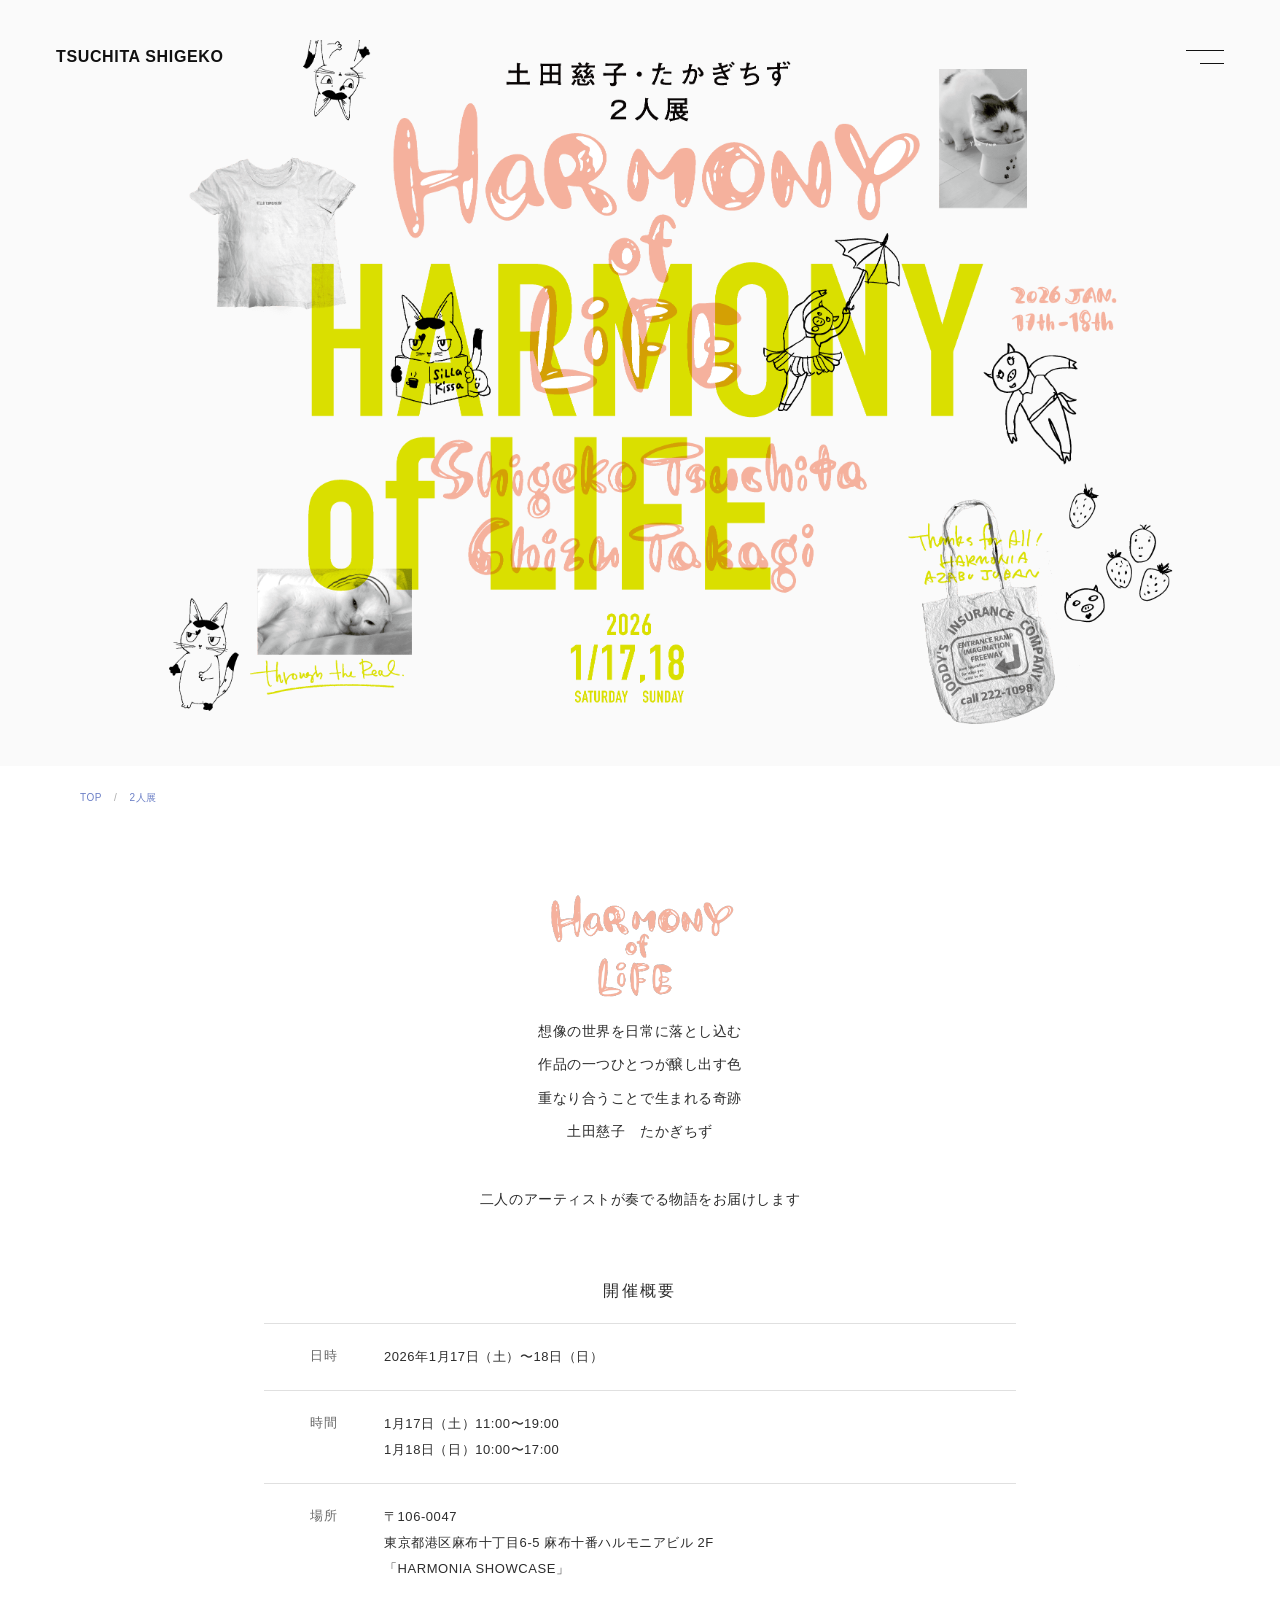
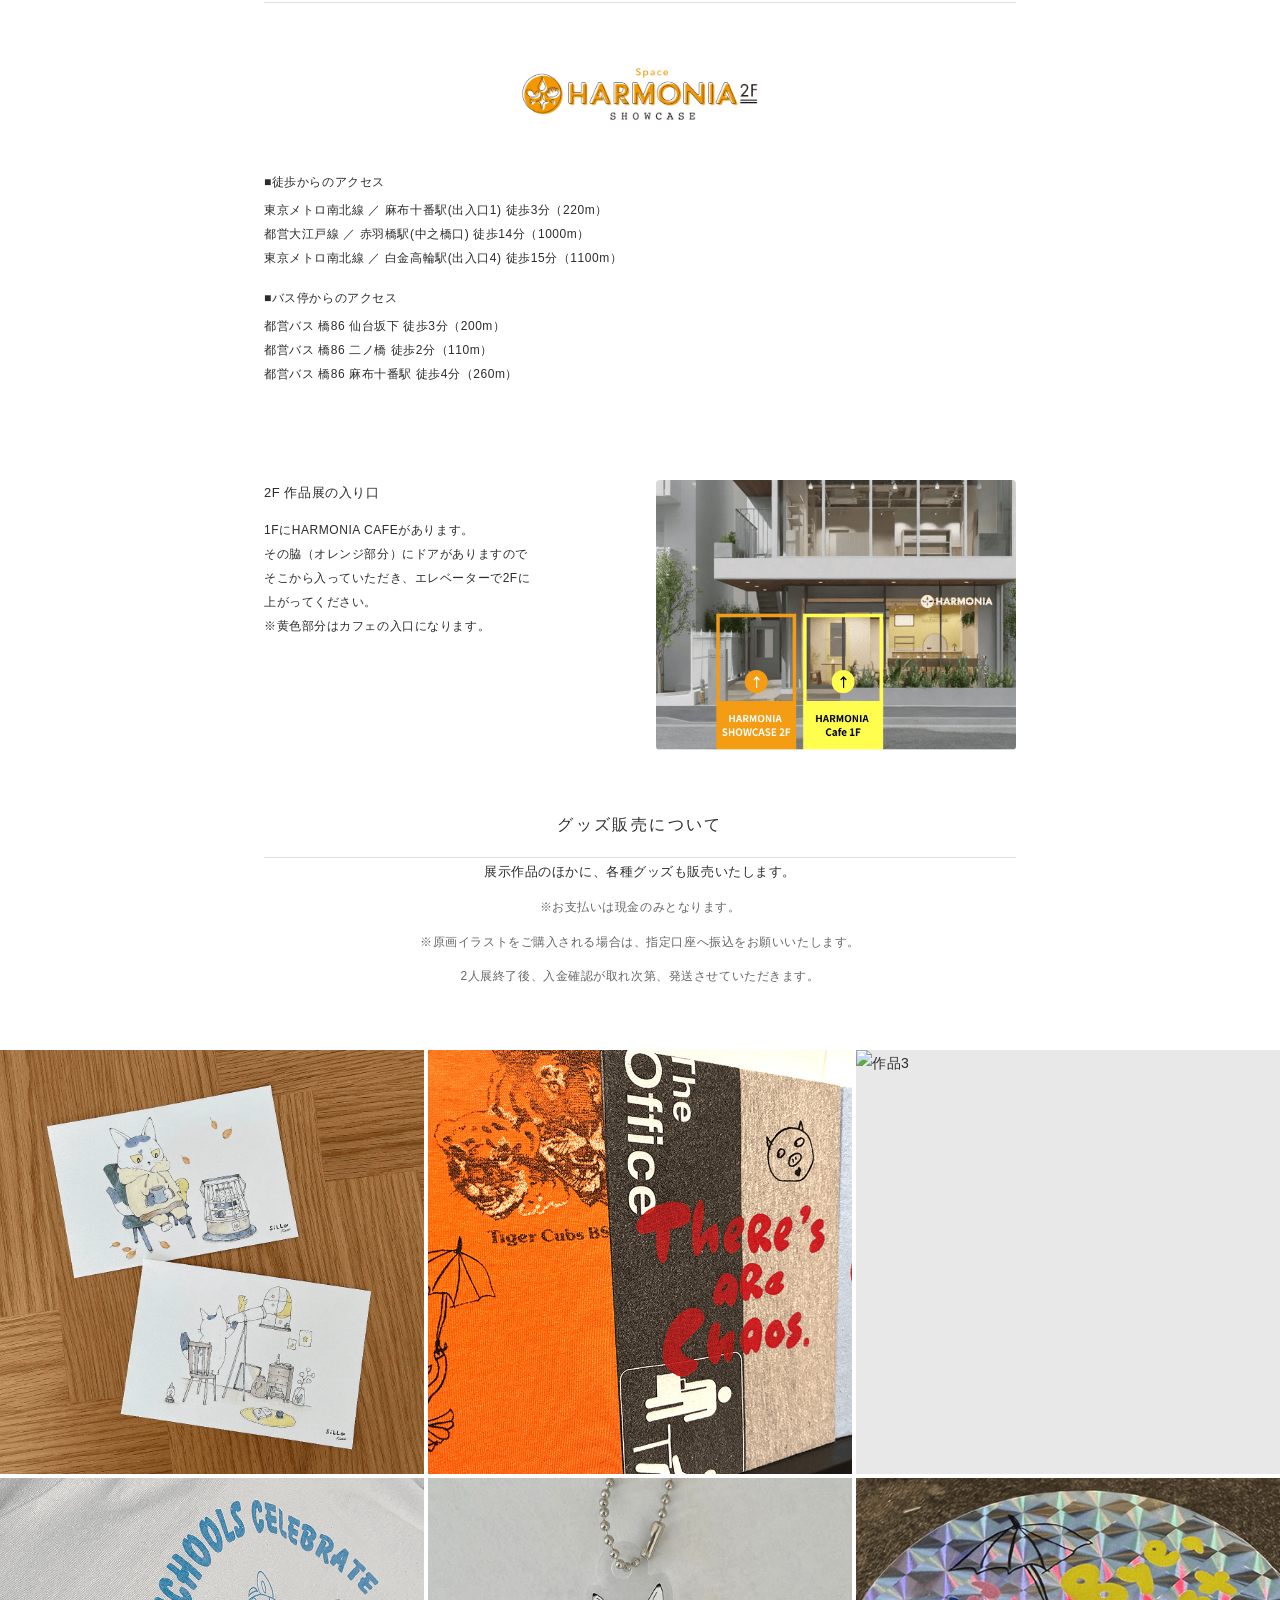
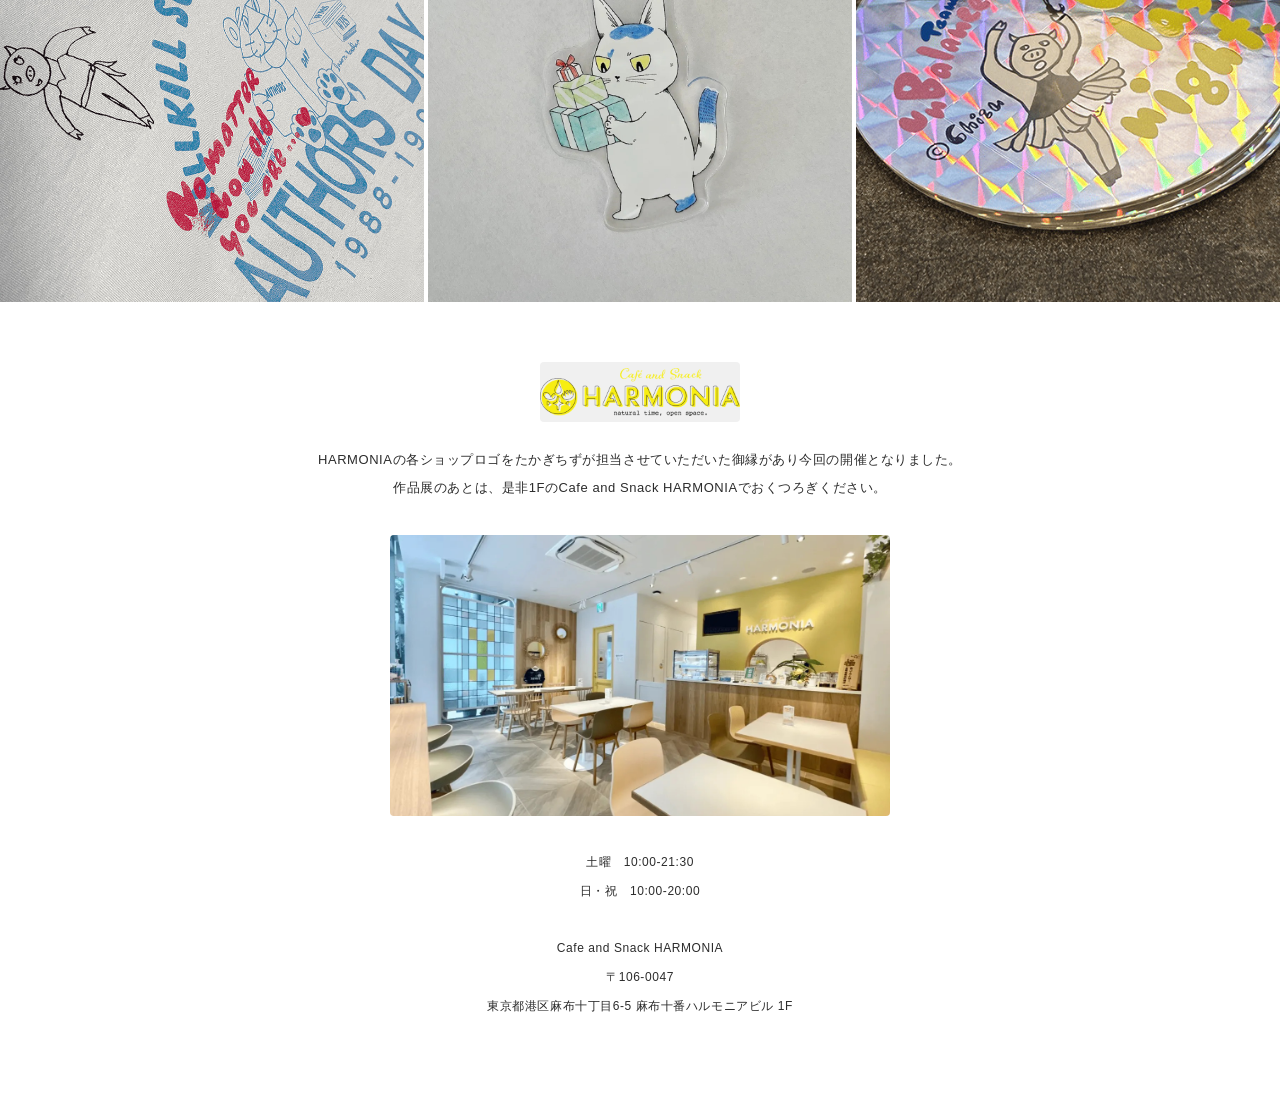
==== commit 47fb15fd: "Update index.html" ====
--- a/futari-art/index.html
+++ b/futari-art/index.html
@@ -82,15 +82,15 @@
     <div class="access__text">
       <p>
         <strong>■徒歩からのアクセス</strong>
-        東京メトロ南北線・都営大江戸線「麻布十番」駅 徒歩約5分（220m）<br>
-        東京メトロ日比谷線・都営大江戸線（2番口）徒歩 約4分（220m）<br>
-        東京メトロ南北線 広尾寄側出口（2/4番口）徒歩 約5分（220m）
+        東京メトロ南北線 ／ 麻布十番駅(出入口1) 徒歩3分（220m）<br>
+        都営大江戸線 ／ 赤羽橋駅(中之橋口) 徒歩14分（1000m）<br>
+        東京メトロ南北線 ／ 白金高輪駅(出入口4) 徒歩15分（1100m）
       </p>
       <p>
         <strong>■バス停からのアクセス</strong>
-        都営バス 橋01 仙台坂下 徒歩約60m（260m）<br>
-        都営バス 橋01 仙台坂下 徒歩約35m（200m）<br>
-        都営バス 橋01 麻布 徒歩 徒歩約60m（260m）
+        都営バス 橋86 仙台坂下 徒歩3分（200m）<br>
+        都営バス 橋86 二ノ橋 徒歩2分（110m）<br>
+        都営バス 橋86 麻布十番駅 徒歩4分（260m）
       </p>
     </div>
     <div class="access__map">
@@ -103,9 +103,10 @@
       <h3>2F 作品展の入り口</h3>
       <p>
         1FにHARMONIA CAFEがあります。<br>
-        その隣（オレンジ部分）にドアがありますので<br>
-        そこから入っていただき先、エレベーターで2Fに上がってください。<br>
-        ※黄色部分はカフェの入り口になります。
+        その脇（オレンジ部分）にドアがありますので<br>
+        そこから入っていただき、エレベーターで2Fに<br>
+        上がってください。<br>
+        ※黄色部分はカフェの入口になります。
       </p>
     </div>
     <div class="entrance__img">
@@ -120,8 +121,8 @@
   <div class="goods__text">
     展示作品のほかに、各種グッズも販売いたします。<br>
     <p class="goods__note">※お支払いは現金のみとなります。</p>
-    <p class="goods__note">※原画イラストをご購入される場合は、施設交付の振込みへの振込みをお願いいたします。</p>
-    <p class="goods__note">２人展終了後、入金確認が取れ次第、発送させていただきます。</p>
+    <p class="goods__note">※原画イラストをご購入される場合は、指定口座へ振込をお願いいたします。</p>
+    <p class="goods__note">2人展終了後、入金確認が取れ次第、発送させていただきます。</p>
   </div>
 </section>
 
--- a/assets/css/futari-art.css
+++ b/assets/css/futari-art.css
@@ -53,7 +53,7 @@
 }
 
 .kv__img {
-  max-width: 700px;
+  max-width: 1200px;
   width: 100%;
   margin: 0 auto;
   aspect-ratio: 700 / 400;
@@ -107,7 +107,6 @@
   font-weight: 400;
   letter-spacing: 0.15em;
   text-align: center;
-  margin-bottom: 40px;
   padding-bottom: 16px;
   border-bottom: 1px solid var(--border);
 }
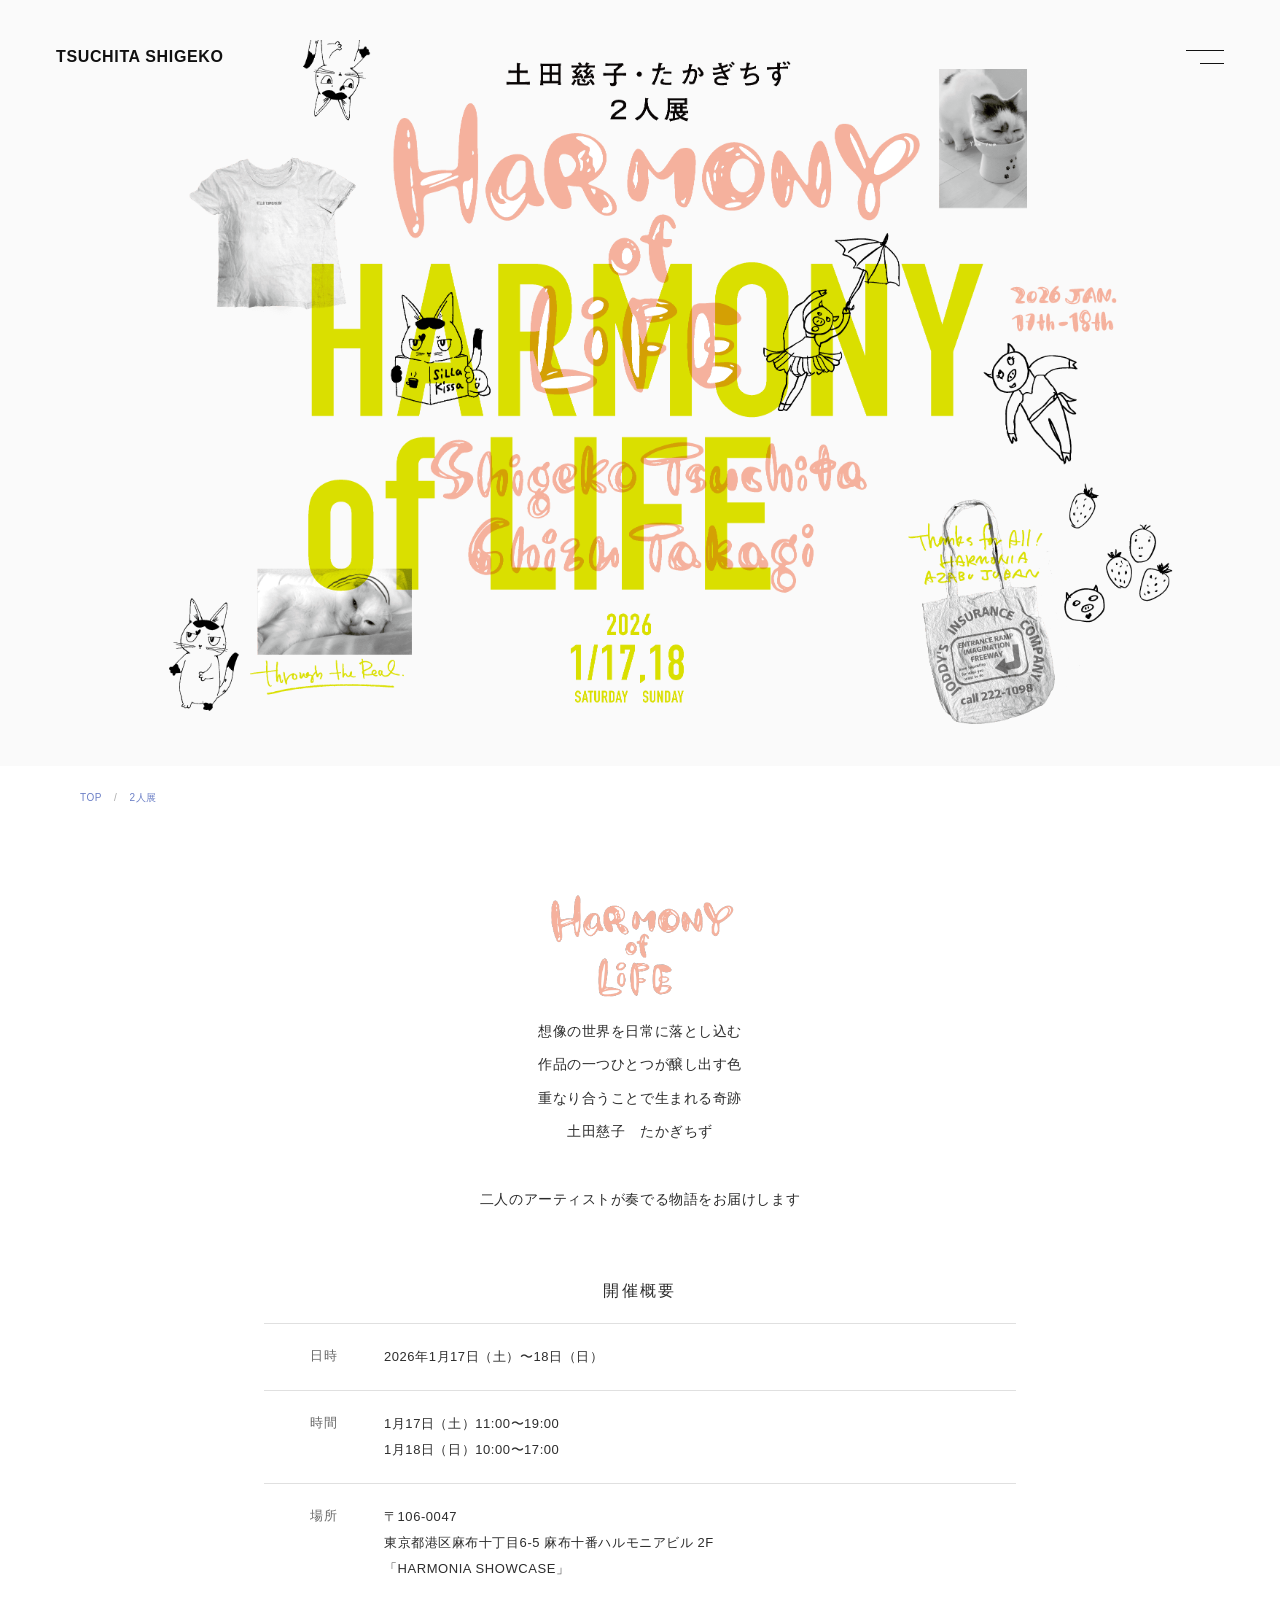
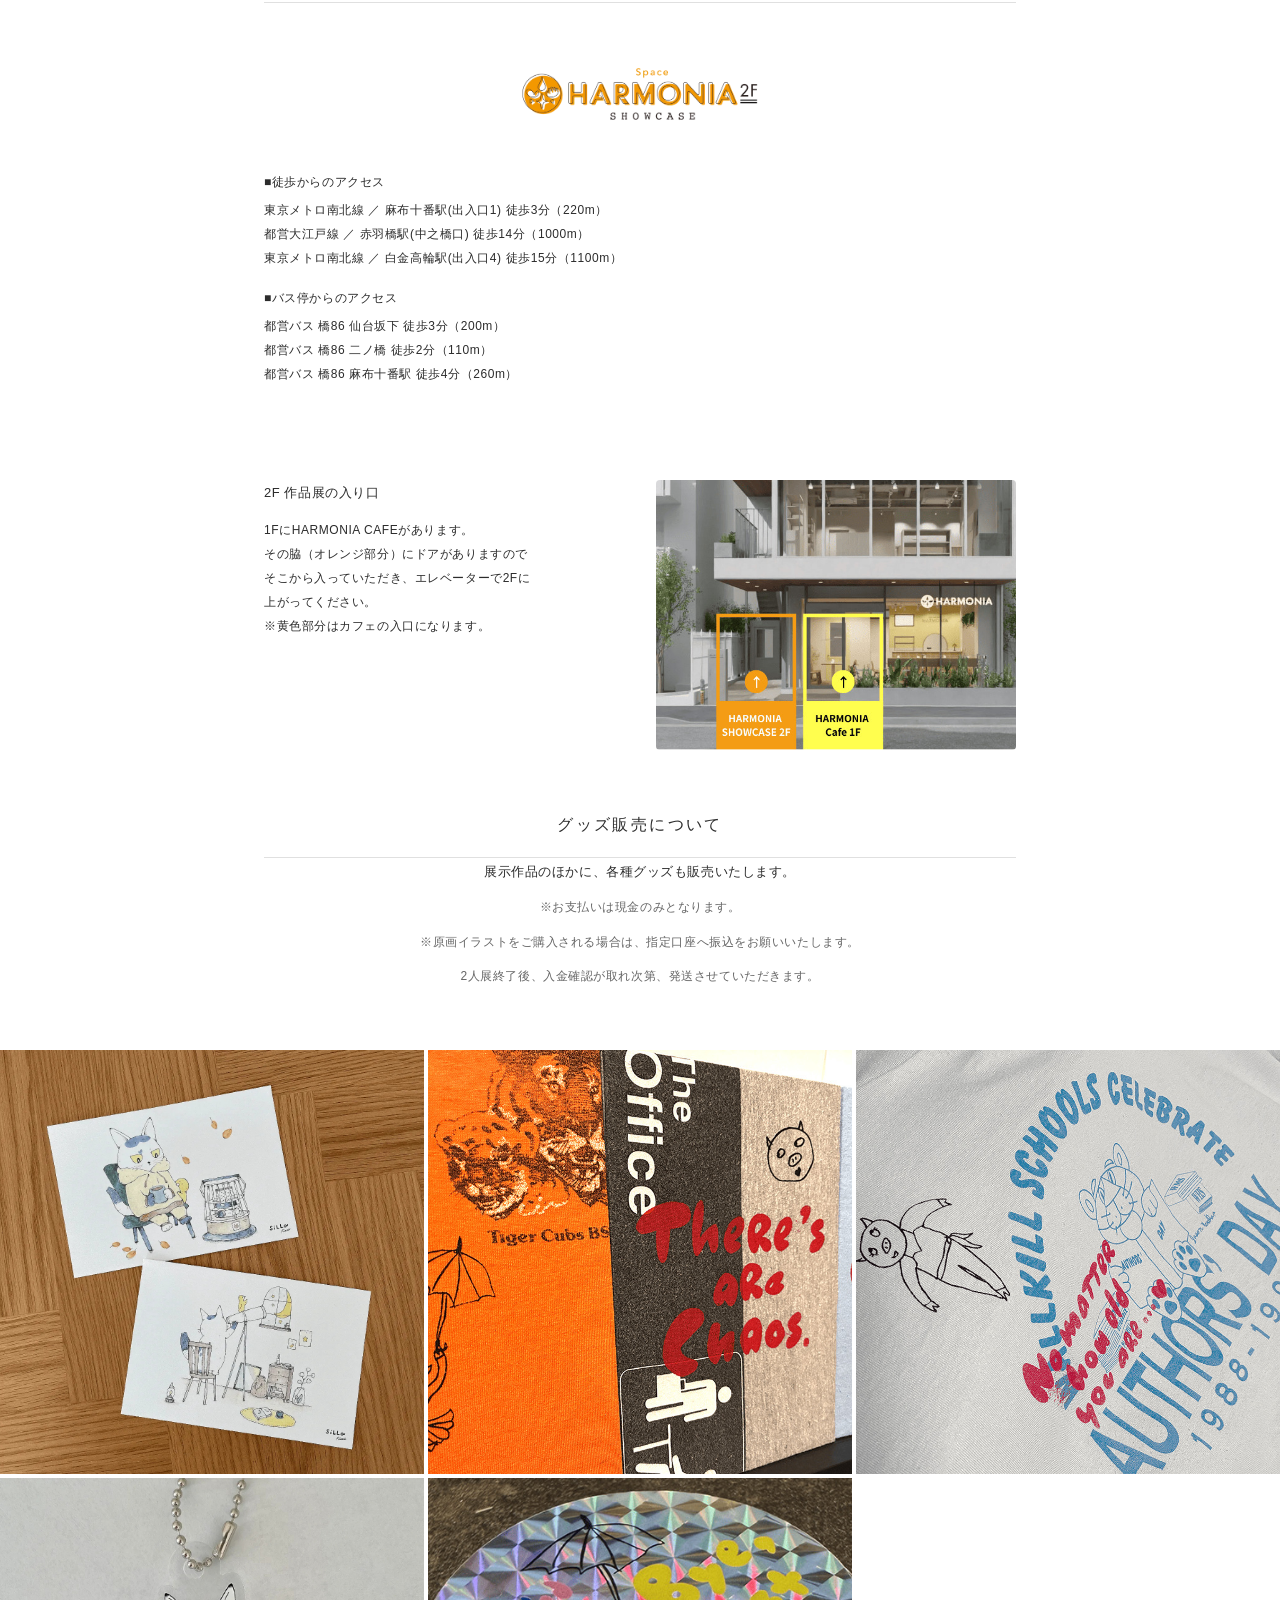
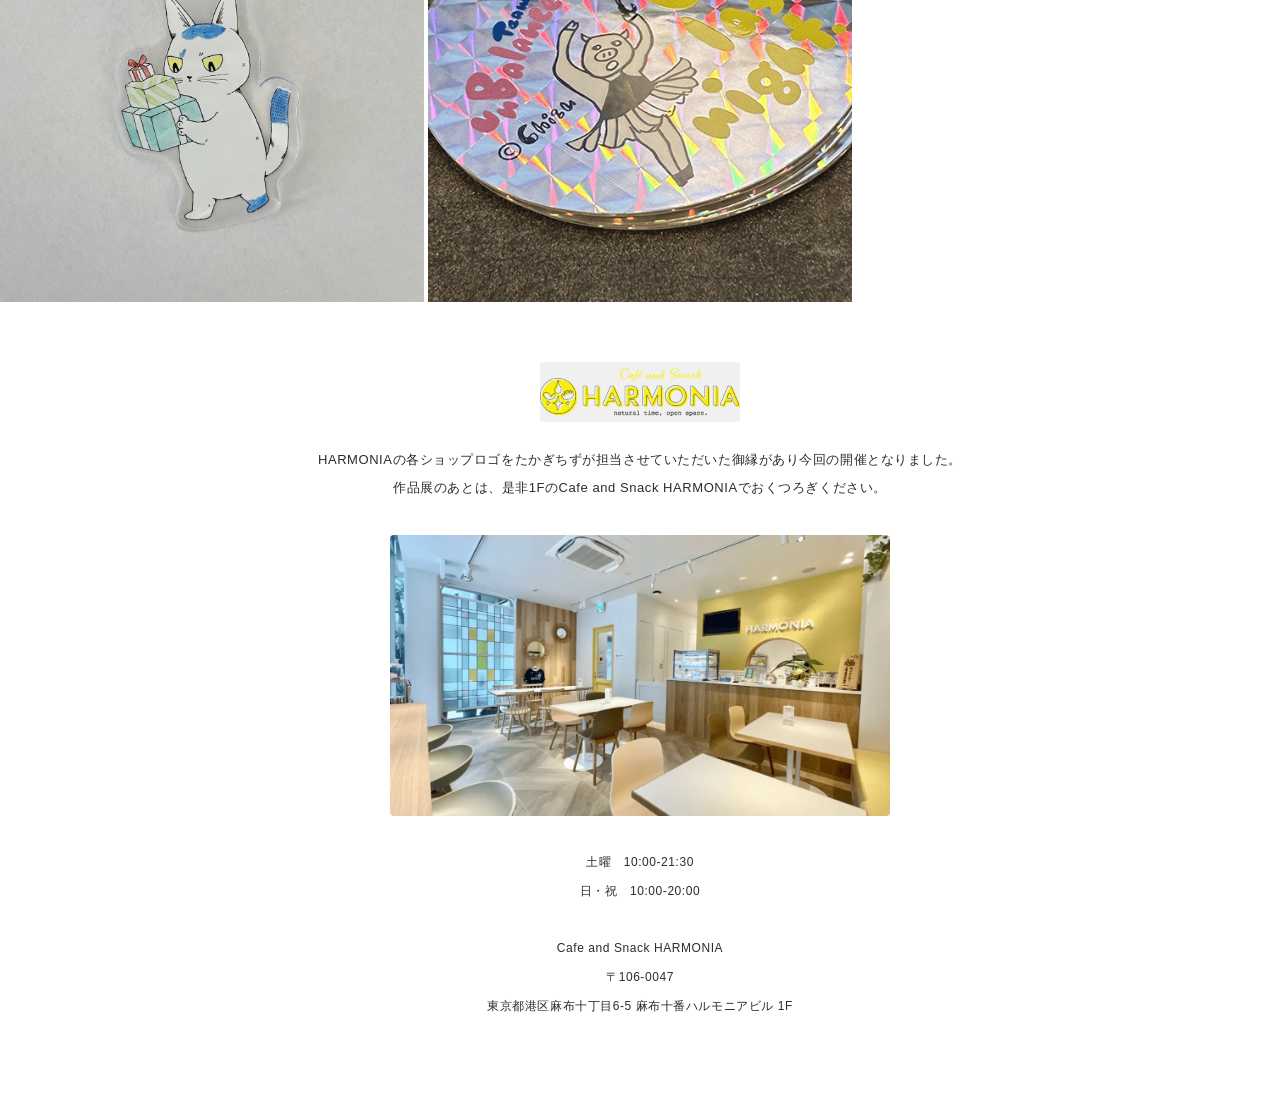
==== commit 26c82e67: "Update index.html" ====
--- a/futari-art/index.html
+++ b/futari-art/index.html
@@ -130,7 +130,6 @@
 <div class="gallery">
   <div class="gallery__item"><img src="../assets/img/futari-art/item01.jpg" alt="作品1"></div>
   <div class="gallery__item"><img src="../assets/img/futari-art/item02.jpg" alt="作品2"></div>
-  <div class="gallery__item"><img src="../assets/img/futari-art/item03.jpg" alt="作品3"></div>
   <div class="gallery__item"><img src="../assets/img/futari-art/item04.jpg" alt="作品4"></div>
   <div class="gallery__item"><img src="../assets/img/futari-art/item05.jpg" alt="作品5"></div>
   <div class="gallery__item"><img src="../assets/img/futari-art/item06.jpg" alt="作品6"></div>
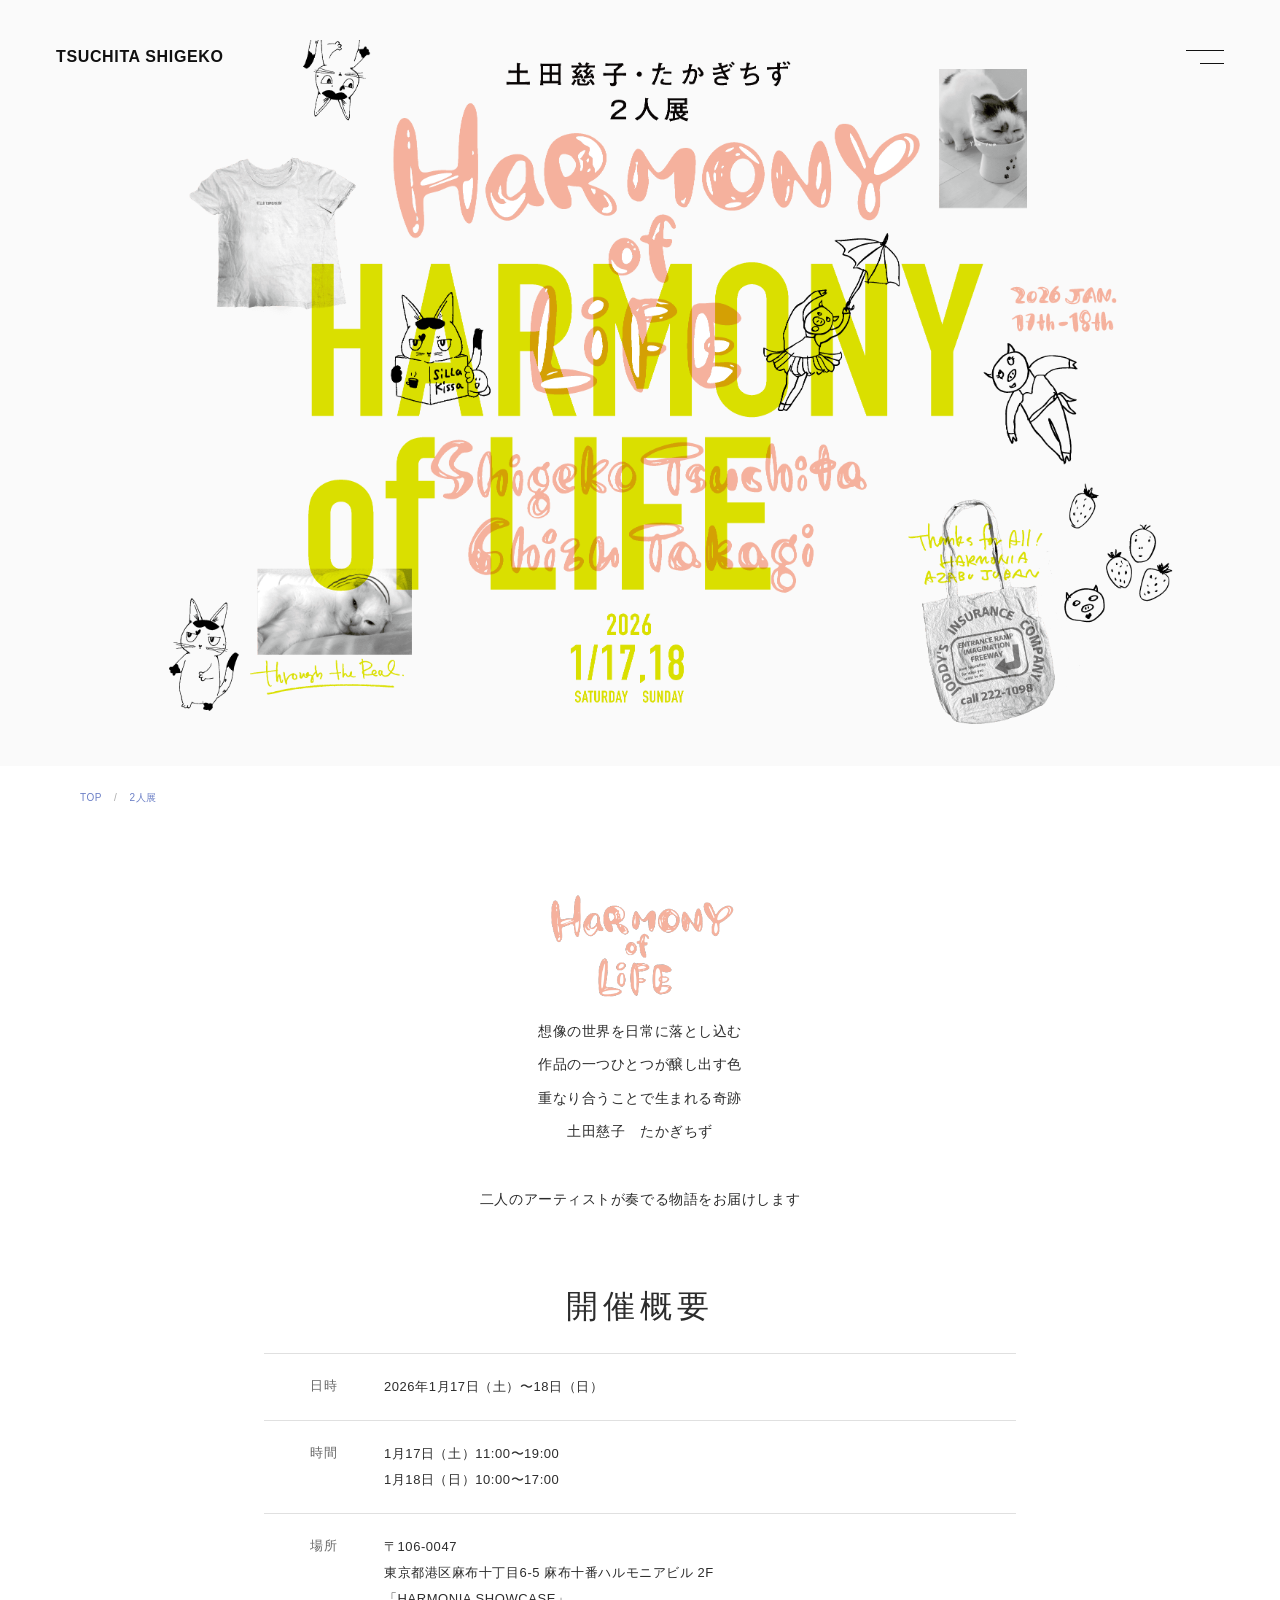
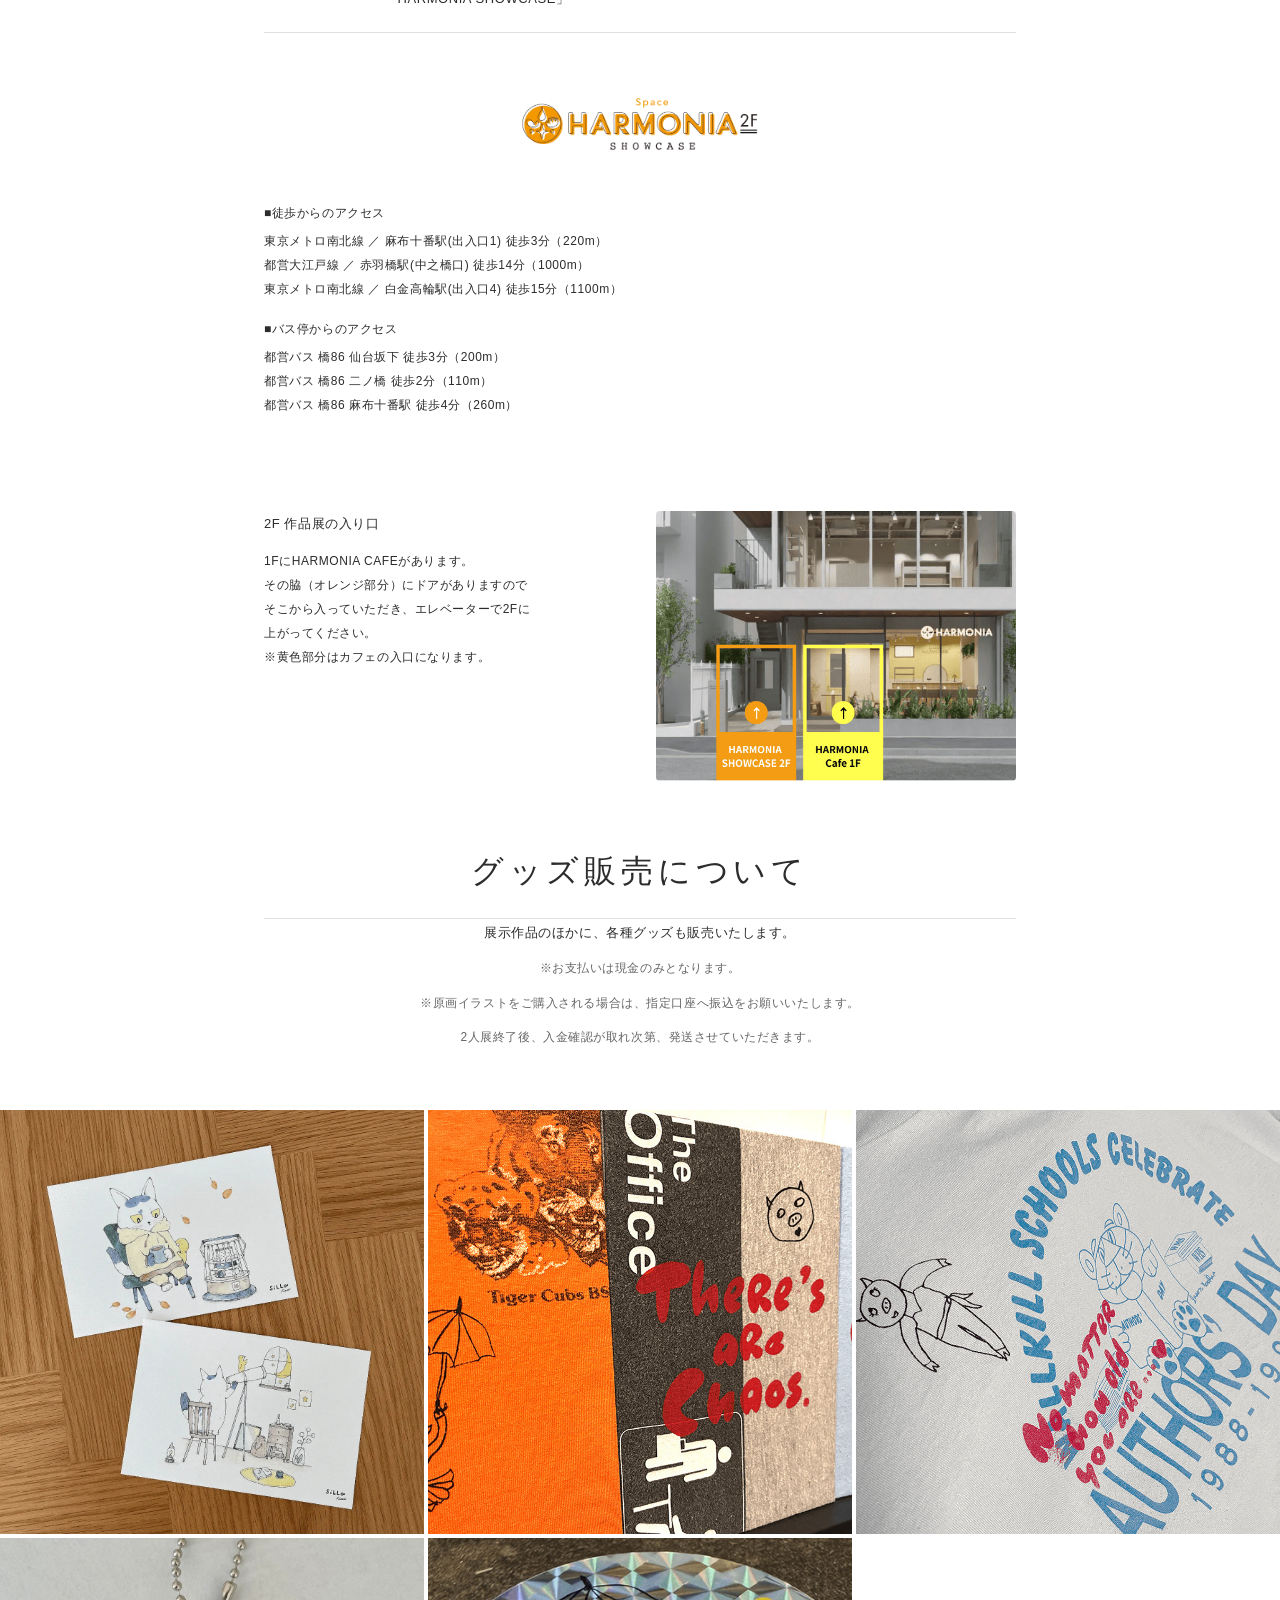
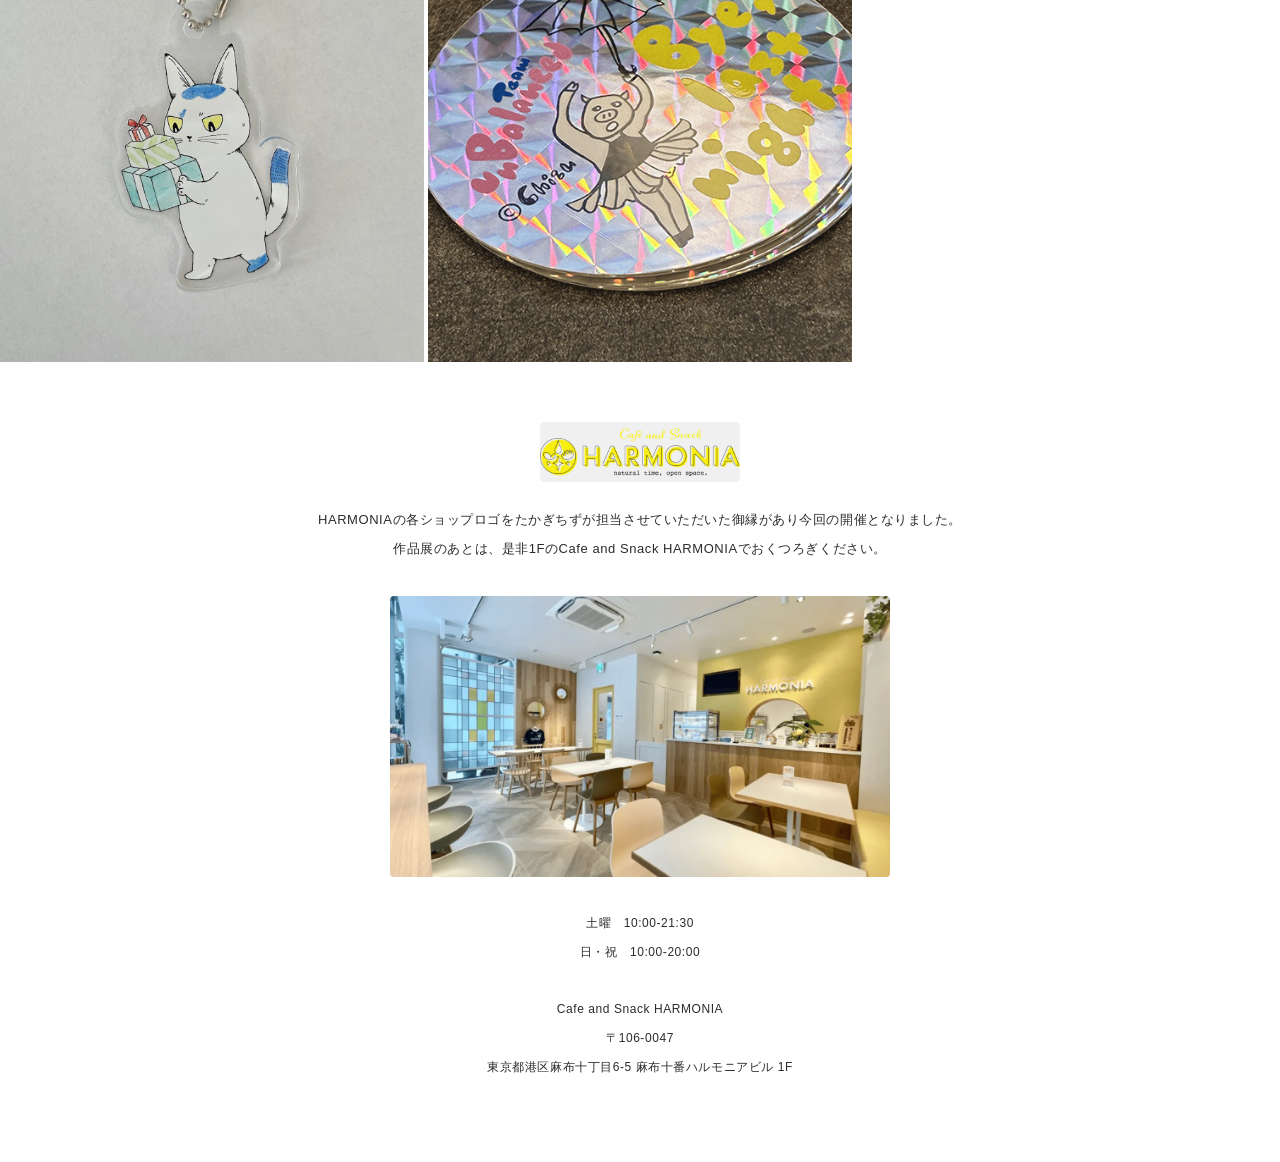
==== commit bebe3379: "Update index.html" ====
--- a/futari-art/index.html
+++ b/futari-art/index.html
@@ -74,7 +74,7 @@
 <section class="harmonia">
   <div class="harmonia__logo">
     <div class="harmonia__logo-img">
-      <img src="../assets/img/futari-art/harmonia-logo.png" alt="HARMONIA 2F SHOWCASE">
+      <a href="https://espring.co.jp/pages/rental-space-list" target="_blank"><img src="../assets/img/futari-art/harmonia-logo.png" alt="HARMONIA 2F SHOWCASE"></a>
     </div>
   </div>
 
@@ -138,7 +138,7 @@
 <!-- CAFE -->
 <section class="cafe">
   <div class="cafe__logo">
-    <img src="../assets/img/futari-art/harmonia-cafe-logo.png" alt="Cafe and Snack HARMONIA">
+    <a href="https://espring.co.jp/pages/cafe-and-snack-harmonia" target="_blank"><img src="../assets/img/futari-art/harmonia-cafe-logo.png" alt="Cafe and Snack HARMONIA"></a>
   </div>
   <p class="cafe__text">
     HARMONIAの各ショップロゴをたかぎちずが担当させていただいた御縁があり今回の開催となりました。<br>
--- a/assets/css/futari-art.css
+++ b/assets/css/futari-art.css
@@ -103,7 +103,7 @@
 }
 
 .section-title {
-  font-size: 16px;
+  font-size: 32px;
   font-weight: 400;
   letter-spacing: 0.15em;
   text-align: center;
